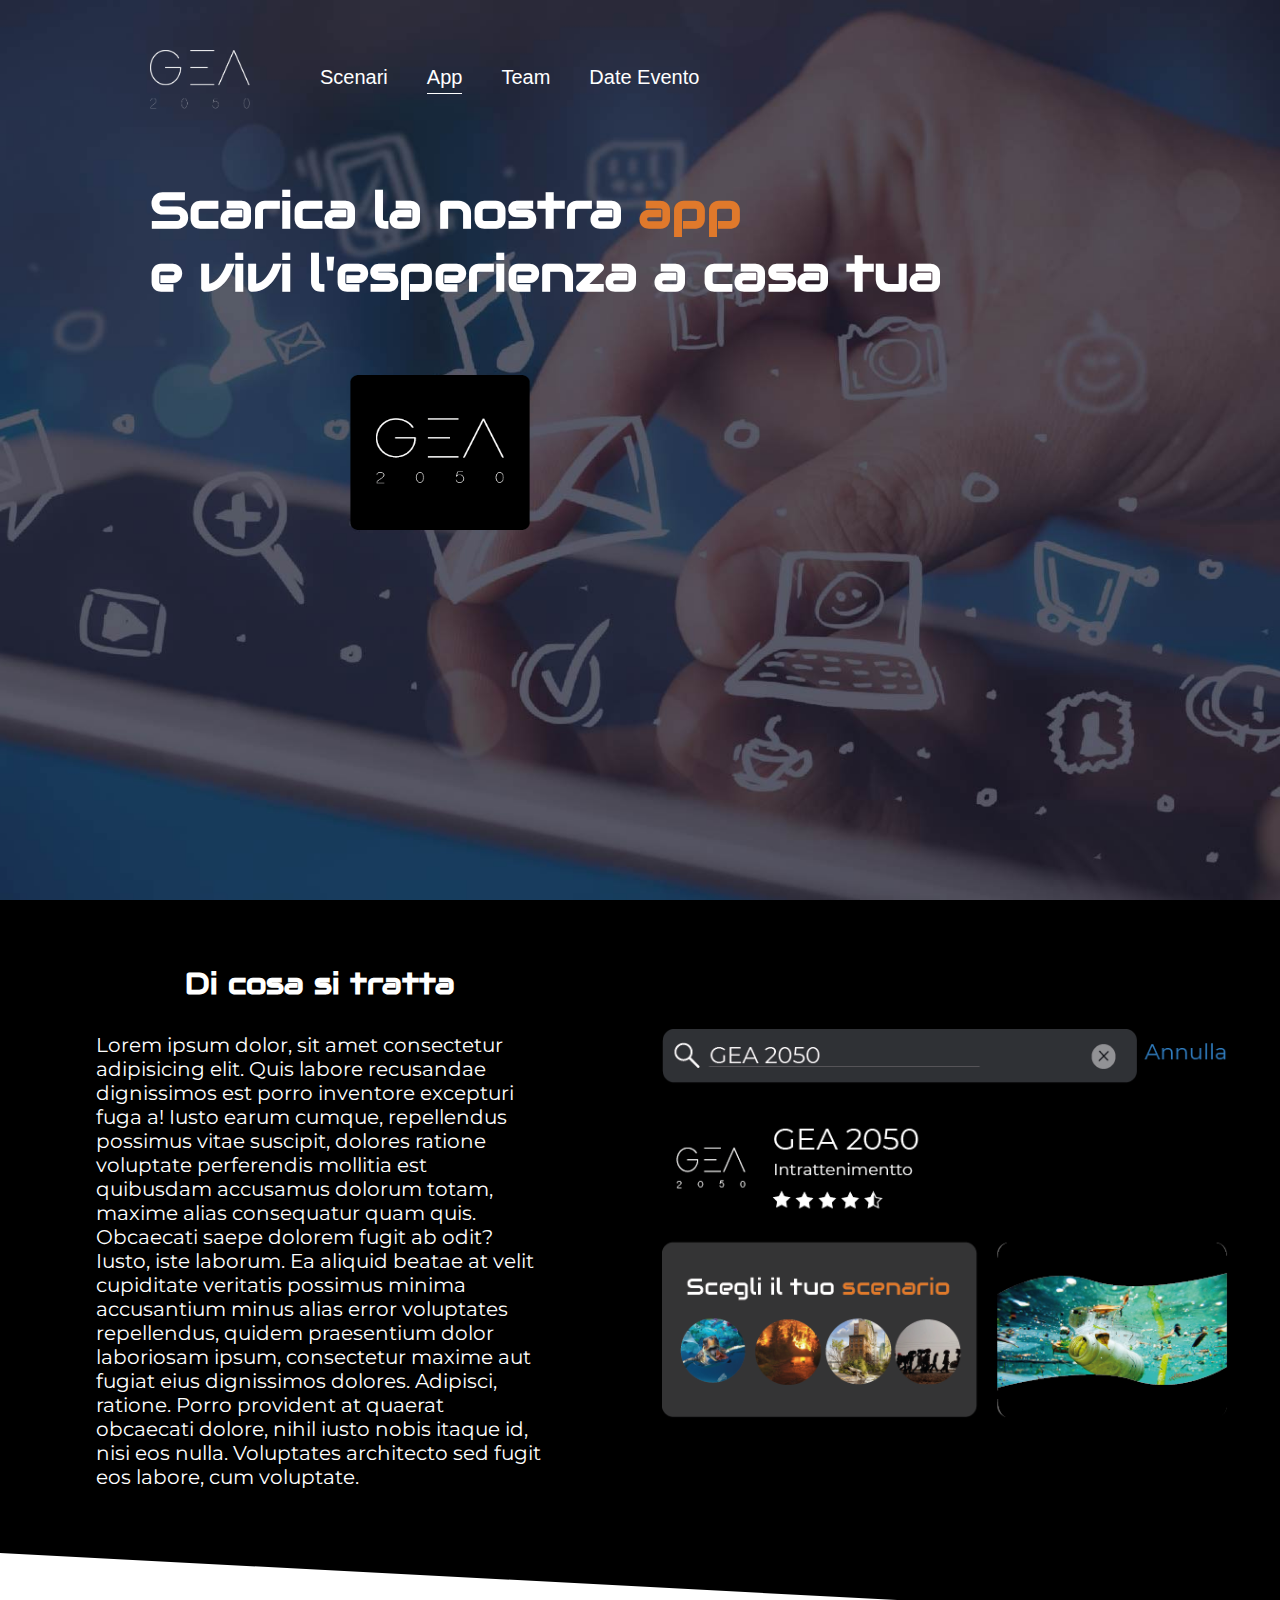
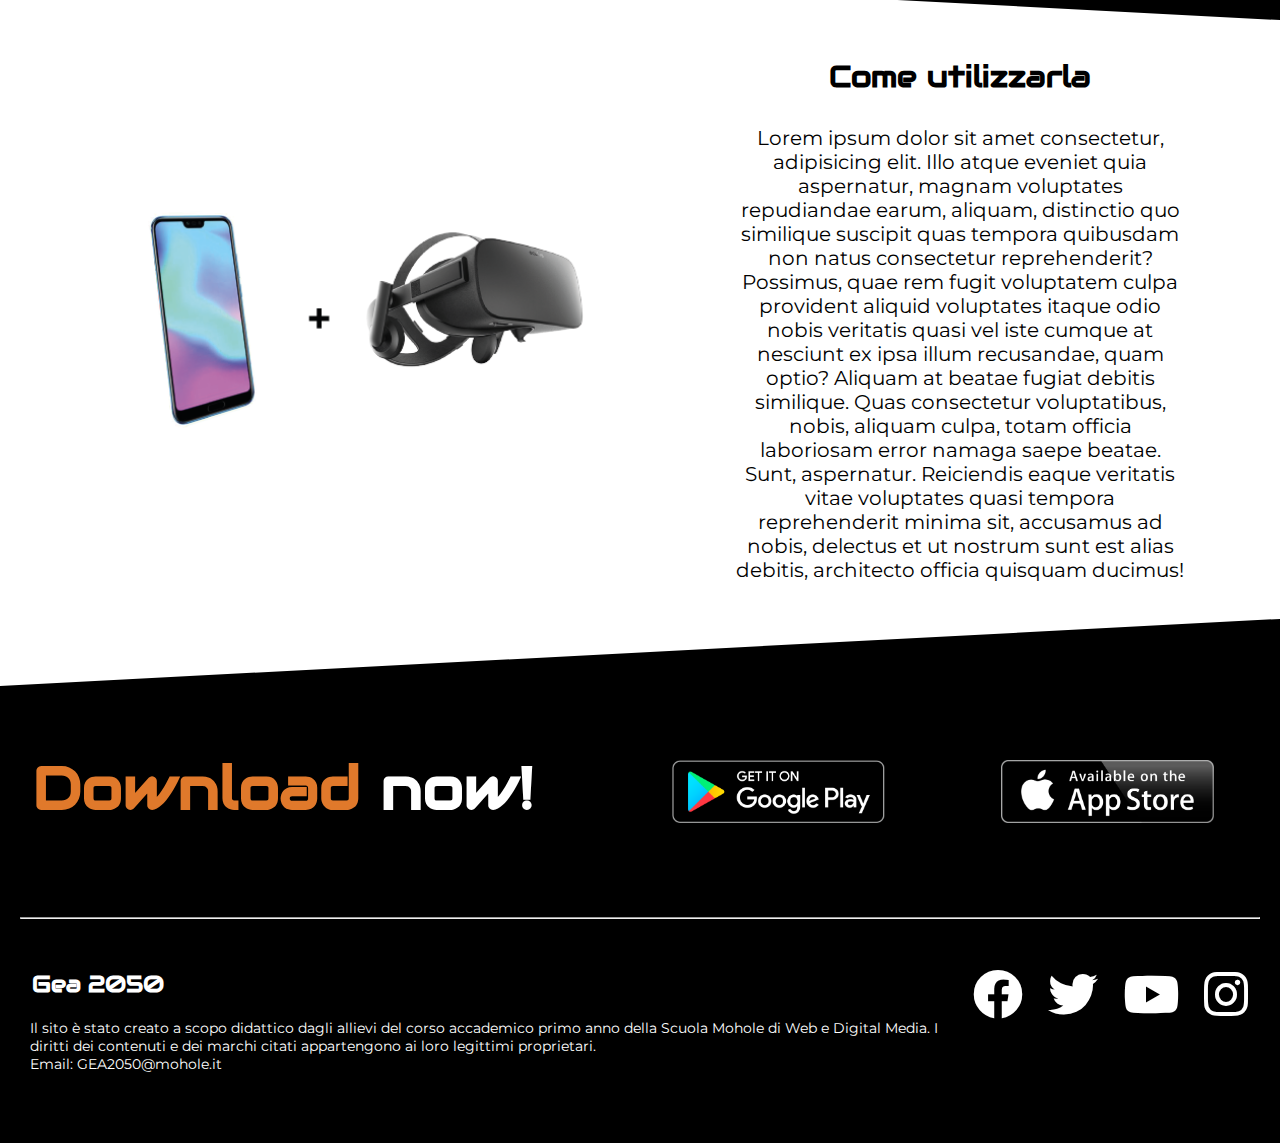
==== app.html @ 8167abed "Gea_2050 7/12/2019" ====
<!DOCTYPE html>
<html lang="it">
<head>
    <meta charset="UTF-8">
    <meta name="viewport" content="width=device-width, initial-scale=1.0">
    <meta http-equiv="X-UA-Compatible" content="ie=edge">
    <link href="https://fonts.googleapis.com/css?family=Audiowide|Montserrat:100,300,400,600&display=swap" rel="stylesheet">
    <link rel="stylesheet" href="Fontawesome/css/all.min.css">
    <title>GEA 2050</title>
    <link rel="stylesheet" href="style.css">
</head>
<body>
    <div id="aggio">
        <header id="app"> 
            <div class="navbar">   
                <img>
                    <a href="index.html"><img class="logo" src="img/logo.png" alt="GEA2050" width="220" height="auto"> </a>
                </img>
                <nav>
                    <ul>
                        <li><a href="scenari.html">Scenari</a></li>
                        <li><a href="app.html"><span class="scheda_selezionata">App</span></a></li>
                        <li><a href="team.html"> Team</a></li>
                        <li><a href="calendario.html">Date Evento</span></a></li>
                    </ul>
                </nav>
            </div>
                   
                <div class="testi-header"><h1> Scarica la nostra <span style="color:#E0792B;">app</span> <br> e vivi l'esperienza a casa tua</h1>
                    </div>
                <!-- <article> -->
                
                <div class="colonna">
                        <img class="img15 dwheader" src="img/app_GEA.png" alt="Logo" height="155" width="180" >
                </div>
                <div> 
                        <img class="img5" src="img/googleplay.png" alt="Google play" height="63" width="213">
                        <img class="img6"src="img/appstore.png" alt="App store" height="63" width="213">
                </div>
            
            <!-- </article> -->
        </header>
        
        <div class="main">
            <main class="black">
                    <article class="paragrafo">
                        <h2>Di cosa si tratta</h2>
                        <p>Lorem ipsum dolor, sit amet consectetur adipisicing elit. Quis labore recusandae dignissimos est porro inventore excepturi fuga a! Iusto earum cumque, repellendus possimus vitae suscipit, dolores ratione voluptate perferendis mollitia est quibusdam accusamus dolorum totam, maxime alias consequatur quam quis. Obcaecati saepe dolorem fugit ab odit? Iusto, iste laborum. Ea aliquid beatae at velit cupiditate veritatis possimus minima accusantium minus alias error voluptates repellendus, quidem praesentium dolor laboriosam ipsum, consectetur maxime aut fugiat eius dignissimos dolores. Adipisci, ratione. Porro provident at quaerat obcaecati dolore, nihil iusto nobis itaque id, nisi eos nulla. Voluptates architecto sed fugit eos labore, cum voluptate.</p>
                    </article>
                    <article>
                        <div>
                                <img src="img/app_store.png" alt="Immagine" >
                        </div>
                    </article>
            </main>
        </div>
            <section class="white">
                <article>
                        <img src="img/occhiali_telefono.png" width="600" height="222">
                </article>

                <article class="paragrafo">
                        <h2>Come utilizzarla</h2>
                        <p>Lorem ipsum dolor sit amet consectetur, adipisicing elit. Illo atque eveniet quia aspernatur, magnam voluptates repudiandae earum, aliquam, distinctio quo similique suscipit quas tempora quibusdam non natus consectetur reprehenderit? Possimus, quae rem fugit voluptatem culpa provident aliquid voluptates itaque odio nobis veritatis quasi vel iste cumque at nesciunt ex ipsa illum recusandae, quam optio? Aliquam at beatae fugiat debitis similique. Quas consectetur voluptatibus, nobis, aliquam culpa, totam officia laboriosam error namaga saepe beatae. Sunt, aspernatur. Reiciendis eaque veritatis vitae voluptates quasi tempora reprehenderit minima sit, accusamus ad nobis, delectus et ut nostrum sunt est alias debitis, architecto officia quisquam ducimus!</p>
                </article>
            </section>

            <section class="white black paragrafo content">
                    <div class="now">
                        <h2 class="download" ><span style="color:#E0792B;">Download</span> now!</h2>
                    </div>         
                    <div class="store">
                            <img class="img5" src="img/googleplay.png" alt="Google play" height="63" width="213" >
                            <img src="img/appstore.png" alt="App store" height="63" width="213">
                    </div>
            </section>
                <div class="wide">
                    <hr>
                </div>
        <footer>
                <div>
                    <h3 style="color:#fff;">Gea 2050</h3>
                    <p>Il sito è stato creato a scopo didattico dagli allievi del corso accademico primo anno della Scuola Mohole di Web e Digital Media. I diritti dei contenuti e dei marchi citati appartengono ai loro legittimi proprietari.<br>
                    Email: <a href="#">GEA2050@mohole.it</a></p>
                </div>
                <div>
                    <div class="menu_social">
                        <a href="#" title="facebook" target="_blank">
                            <span class="fab fa-facebook"></span>
                        </a>
                        <a href="#" title="twitter" target="_blank">
                            <span class="fab fa-twitter"></span>
                        </a>
                        <a href="#" title="youtube" target="_blank">
                                <span class="fab fa-youtube"></span>
                        </a>
                        <a href="#" title="instagram" target="_blank">
                            <span class="fab fa-instagram"></span>
                        </a>
                    </div>
                </div>
        </footer>
</div>
</body>
    </html>
---- style.css ----
*{
    margin: 0px;
    padding: 0px;
}
a{
    text-decoration: none;
}
html{
    scroll-behavior: smooth;
}
main article img{
    width: 95%;
    height: auto;
    overflow: hidden;
}
body{
    font-size: 20px;
    font-family: 'Montserrat', sans-serif;
}
h1,
h2,
h3
{
    font-family:'Audiowide', sans-serif;
}
header{
    width: 100%;
    height: 100vh;
}

.testi-header + a 
{
    text-decoration: none;
}

#home h1 {
    font-size: 5rem;
    padding-top: 150px;
}

.white {
    font-size: 20px;
    display: flex;
    flex-wrap: wrap;
    padding: 40px 0px;
}

/* distanza dai bordi */
header img{
    padding: 50px;
}
.download :hover{
    color: #E0792B;
}

/* menù di navigazione */
nav li{
    display: inline-block; 
    list-style: none; 
    font-size: 20px;
    text-transform: capitalize;
    margin-left: 20px;
    padding: 65px 0 0 0;
}

nav a{
    color: #fff;
    text-decoration: none;
    font-family: 'Montserrat Light', sans-serif;
}

nav a:hover{
   color:#E0792B;
}

.testi-header {
    display: flex;
    flex-direction: column;
    margin-left: 150px;
    color: #fff;
}

.logo{
    width: 100px;
    height: auto; 
}

/* div contenente logo e menù */
.navbar{
    display: flex;
    flex-direction: row;
    color: #fff;
    font-size: 72px;
    align-content: center;
}

/* seconda fascia */
main{
    display: flex;
    /* AGGIUNGERE padding: 50px 0px; CON MEDIAQUERY */
    
}
.bottone{
    background-color: #d1d1d1;
    width: 20%;
    height: auto;
}

/* divide in due articoli la fascia */
article {
    width: 50%;
    height: auto;
    display: flex;
    flex-direction: column;
    justify-content: center;
    align-items: center;
    z-index: 1;
}

.linea_vert {
    width: 3px;
    height: 280px;
    background-color: #fff;
    opacity: .5;
    align-self: flex-end;
    border-top-left-radius: 14%;
    border-top-right-radius: 14%;
}

.linea_oriz {
    width: 150px;
    height: 1px;
    background-color: #fff;
    margin: 25px 0px 35px 0px;
}

article h3 {
    align-self: center;
}

/* id da utilizzare per ogni fascia nera all'interno del sito */
.black {
    background-color: #000;
    color: white;
    position: relative;
    width: 100%;
    height: 600px;
}

.black::after {
    position: absolute;
    width: 100%;
    height: 100%;
    content: '';
    background: inherit;
    top: 0;
    right: 0;
    bottom: 0;
    left: 0;
    transform-origin: top left;
    transform: skewY(3deg);
}
.nero{
    background-color: #000;
    color: white;
    position: relative;
    width: 100%;
    height: 600px;
    font-size: 20px;
    display: flex;
    flex-wrap: wrap;
    padding: 40px 0px;
}

.white + .black::after {
    position: absolute;
    width: 100%;
    height: 100%;
    content: '';
    background: inherit;
    top: 0;
    right: 0;
    bottom: 0;
    left: 0;
    transform-origin: bottom left;
    transform: skewY(-3deg);
}

.white + .black::before {
    position: absolute;
    width: 100%;
    height: 100%;
    content: '';
    background: inherit;
    top: 0;
    right: 0;
    bottom: 0;
    left: 0;
    transform-origin: top left;
    transform: skewY(3deg);
}

article p {
    width: 70%;
    padding-top: 30px;
    font-size: 20px;
}

h2{
    font-size: 30px;
}
article a{
    color: #000;  
}

/* div per il titolo fuori da section */
.title {
    text-align: center;
    padding: 50px;
    width: 100%;
}

.subtitle {
    text-align: center;
    width: 50%;
}

/* sottotitoli terza fascia */
section h3{
    text-align: center;
    padding-bottom: 50px;
}

section p{
    text-align: center;
}

/* colore nero al footer */
.wide{
    background-color: #000;
    padding: 20px;
}

/* testo nel footer */
footer p{
    color: #fff;
    padding: 10px;
    font-size: 14px;
}

footer {
    display: flex;
    padding: 30px 20px 60px;
    background-color: black;
}

.menu_social {
    display: flex;
    width: 300px;
    justify-content: space-around;
    color: #fff;
}

.menu_social span {
    font-size: 50px;
}

footer h3 {
    margin-bottom: 10px;
    padding-left: 12px;
}

footer a {
    color: #fff;
    text-decoration: none;
}

footer a:hover {
    color: #E0792B;
}

/* §§§§§§  QUI INIZIA IL CSS DELLA HOME -HOME- §§§§§§§ */
#home{
    background: url(img/home.png) no-repeat center center;
    background-size: cover;
}
n
#home .testi-header {
    padding-top: 50px;
}
#banner{
    min-height: 400px;
    color: black;
    background-position: bottom;
    background-size: cover;
    background-attachment: fixed;
    display: flex;
    justify-content: center;
    font-size: 40px;
    align-items: center;
    text-align: center;
    color: white;
    padding: 0 10px;
    text-shadow: 1px 1px 10px black;
    display: block;
}
.banner1{
    background-image: url(img/banner_home.jpg);
}
.banner2{
    background-image: url(img/banner_home2.jpg);
}
#banner h2{
    padding-top: 200px;
    font-size: 3rem;
}
#banner p{
    font-size: 1.5rem;
    padding-top: 10PX;
}
@media(max-width:900px){
    header img{
        padding:50px 0px 0px 25px;
    }
    .testi-header{
        margin-left: 25px;
        padding-top: 60px;
    }
    #home h1{
        font-size: 2.5rem;
        padding-left:25px;
    }
    main{
        padding-top:40px;
        flex-direction: column-reverse;
        justify-content: center;
        align-items: center;
    }

    .black{
        height: auto;
    }
    .white{
        flex-direction: column;
    }
    footer{
        flex-direction: column-reverse;

    }
    .menu_social{
        width: 100%;
    }
    .subtitle{
        text-align: center;
        width: 100%;
    }
    .h3dekstop{
        display: none;
    }
    #scenari h1{
        font-size: 2.5rem;
    }

  }
@media(min-width:900px){
    .h3mobile{
        display: none;
    }
}
@media(max-width:550px){
    #home h1{
        font-size: 2rem;
    }
}



/* §§§§§§  QUI INIZIA IL CSS -SCENARI- §§§§§§§ */


#scenari header {
    background: url(img/scenari.jpg) no-repeat center center;
    background-size: cover;
}

.scheda_selezionata {
    border-bottom: #fff solid 1px;
    padding-bottom: 5px;
}

#scenari header p {
    color: #fff;
    width: 50%;
}

#scenari h1{
    color:white;
    font-size: 50px; 
}

#scenari #main img{
    width: 550px;
    height: auto;
    align-self: unset;
}

#scenari article {
    height: 600px;
}

.black .linea_oriz {
    width: 150px;
    height: 1px;
    background-color: #fff;
    margin: 25px 0px 35px 0px;
    align-self: flex-end;
}

#scenari .black article p {
    text-align: right;
}

#scenari .black .contenitore-interno {
    width: 67%;
    height: auto;
    display: flex;
    flex-direction: column;
    text-align: right;
}

#scenari .white .contenitore-interno {
    width: 67%;
    height: auto;
    display: flex;
    flex-direction: column;
    text-align: left;
}

#scenari .white article p {
    text-align: left;
    padding-top: 10px;
}

#scenari .contenitore-interno p {
    width: 100%;
}

#scenari #main .white {
    background-color: white;
}

#scenari .white .linea_oriz {
    width: 150px;
    height: 1px;
    background-color: #000;
    margin: 25px 0px 35px 0px;
    align-self: flex-start;
}

.fa-chevron-down {
    color: #fff;
    text-align: center;
    font-size: 40px;
    position: absolute;
    bottom: 8%;
    width: inherit;
}


/* §§§§§§  QUI INIZIA IL CSS -APP- §§§§§§§ */
#app{
    background: url(img/app.jpg) no-repeat center center;
    background-size: cover;
}

#app h1{
    color:white;
    font-size: 50px; 
}

#app .testi-header{
    flex-direction: row ;
}


#aggio .img6 {
    padding: 0px 0px 25px 50px;
}

#aggio  .img5{
    padding-left: 150px;
}
#aggio .img15{

    padding: 70px 0px 350px 350px;
    
}


.paragrafo{
    padding-top: 5%;
    padding-bottom: 5%;
}

.download{
    font-size: 60px;
}
.downloadimg{
    flex-direction: row-reverse;
    /* justify-content: space-between; */
    padding-right:10px;

}


.content {
    -ms-box-orient: horizontal;
    display: -webkit-box;
    display: -moz-box;
    display: -ms-flexbox;
    display: -moz-flex;
    display: -webkit-flex;
    display: flex;
    font-size: 30px;
      
    -webkit-justify-content: space-around;
    justify-content: space-around;
    -webkit-flex-flow: row wrap;
    flex-flow: row wrap;
    -webkit-align-items: stretch;
    align-items: stretch;
  }
  
  .now {
    flex-grow: 3;
    padding-left: 33px;
  
  }
  

  @media(max-width:1000px){
    .content{
      flex-direction: column;
      
    }
    .store{
        padding-left: 65px;
    }
     article{
        width:100%;
        flex-direction: column-reverse;
    } 
  }
.colonna{
    display: flex;
    flex-direction: column;
}

.now {
    z-index: 2;
}
 .store {
     flex-grow: 2;
     z-index: 2;
     display: flex;
     flex-direction: row;
     justify-content: space-evenly;
 }

 #aggio .black {
     height: auto;
 }

 .hrbyaggio {
     z-index: 2;
 }

 #aggio .white + .black::before {
    position: absolute;
    width: 100%;
    height: 100%;
    content: '';
    background: inherit;
    top: 0;
    right: 0;
    bottom: 0;
    left: 0;
    transform: none;
    transform-origin: none;
}

#aggio .store img{
    padding: 10px 50px;
}

@media(max-width:1000px){
    .content{
      flex-direction: column;
      
    }
    .store{
        padding-left: 65px;
    }
     article{
        width:100%;
        flex-direction: column;
    } 
    
  }
  #calendario header {
    background: url(img/calendario.jpg) no-repeat center center;
    background-size: cover;
}
#calendario header h1 {
    font-size: 50px;
    padding-top: 70px;
}
#calendario header p {
    color: #fff;
    width: 50%;
}
article .calendario{
    width: 33.33%;
    height: auto;
    display: flex;
    flex-direction: column;
    justify-content: center;
    align-items: center;
    text-align: center;
}
.calendario img{
    padding-top: 30px;
    width: 70%;
    height: auto;
    justify-content: center;
    align-items: center;
    align-self: auto;
}
.calendario h3{
   padding-top: 30px;
}
.calendario p{
    padding-bottom: 50px;
}
/* Chi siamo */

#chisiamo header {
    background: url(img/contatti.jpg) no-repeat center center;
    background-size: cover;
}
#chisiamo header p {
    color: #fff;
    width: 50%;
}
.team{
    overflow: hidden;
    text-align: center;
    background-color: black;
    padding: 60px;
}
#chisiamo .team h2{
    margin-bottom: 60px;
    color:white;
    font-size:40px;
}
#chisiamo .row{
    display: flex;
}
#chisiamo .column {
    justify-content: center;
    text-align: center;
}
#chisiamo .column > a{
    color: white;
    font-size: 32px;
    padding: 10px;
    /* border-radius: 50%; */
}
#chisiamo .column>a:hover{
    background: #E0792B;
}
#chisiamo .bordo{
    display:block;
    margin:auto;
    width: 260px;
    height: 3px;
    background: #fff;
    margin-bottom: 40px;
    margin-top: -40px;
}
#chisiamo .bordodescrizione{
    display:block;
    margin:auto;
    width: 260px;
    height: 3px;
    background: #fff;
    margin-bottom: 10px;
    margin-top: 20px;
}

#chisiamo .persona img{
    width: 16%;
    filter: grayscale(100%);
    transition: 0.7s all;
}
#chisiamo .persona > img:hover{
    filter: none;
}
#chisiamo h3{
    color: white;
    margin-bottom: 25px;
}
#chisiamo .column>p{
    /* Non riesco a spostare il p se non mettendogli un margin a sinistra.. DA VEDERE(?) */
    margin: 10px 0 0 160px;
    justify-content: center;
}
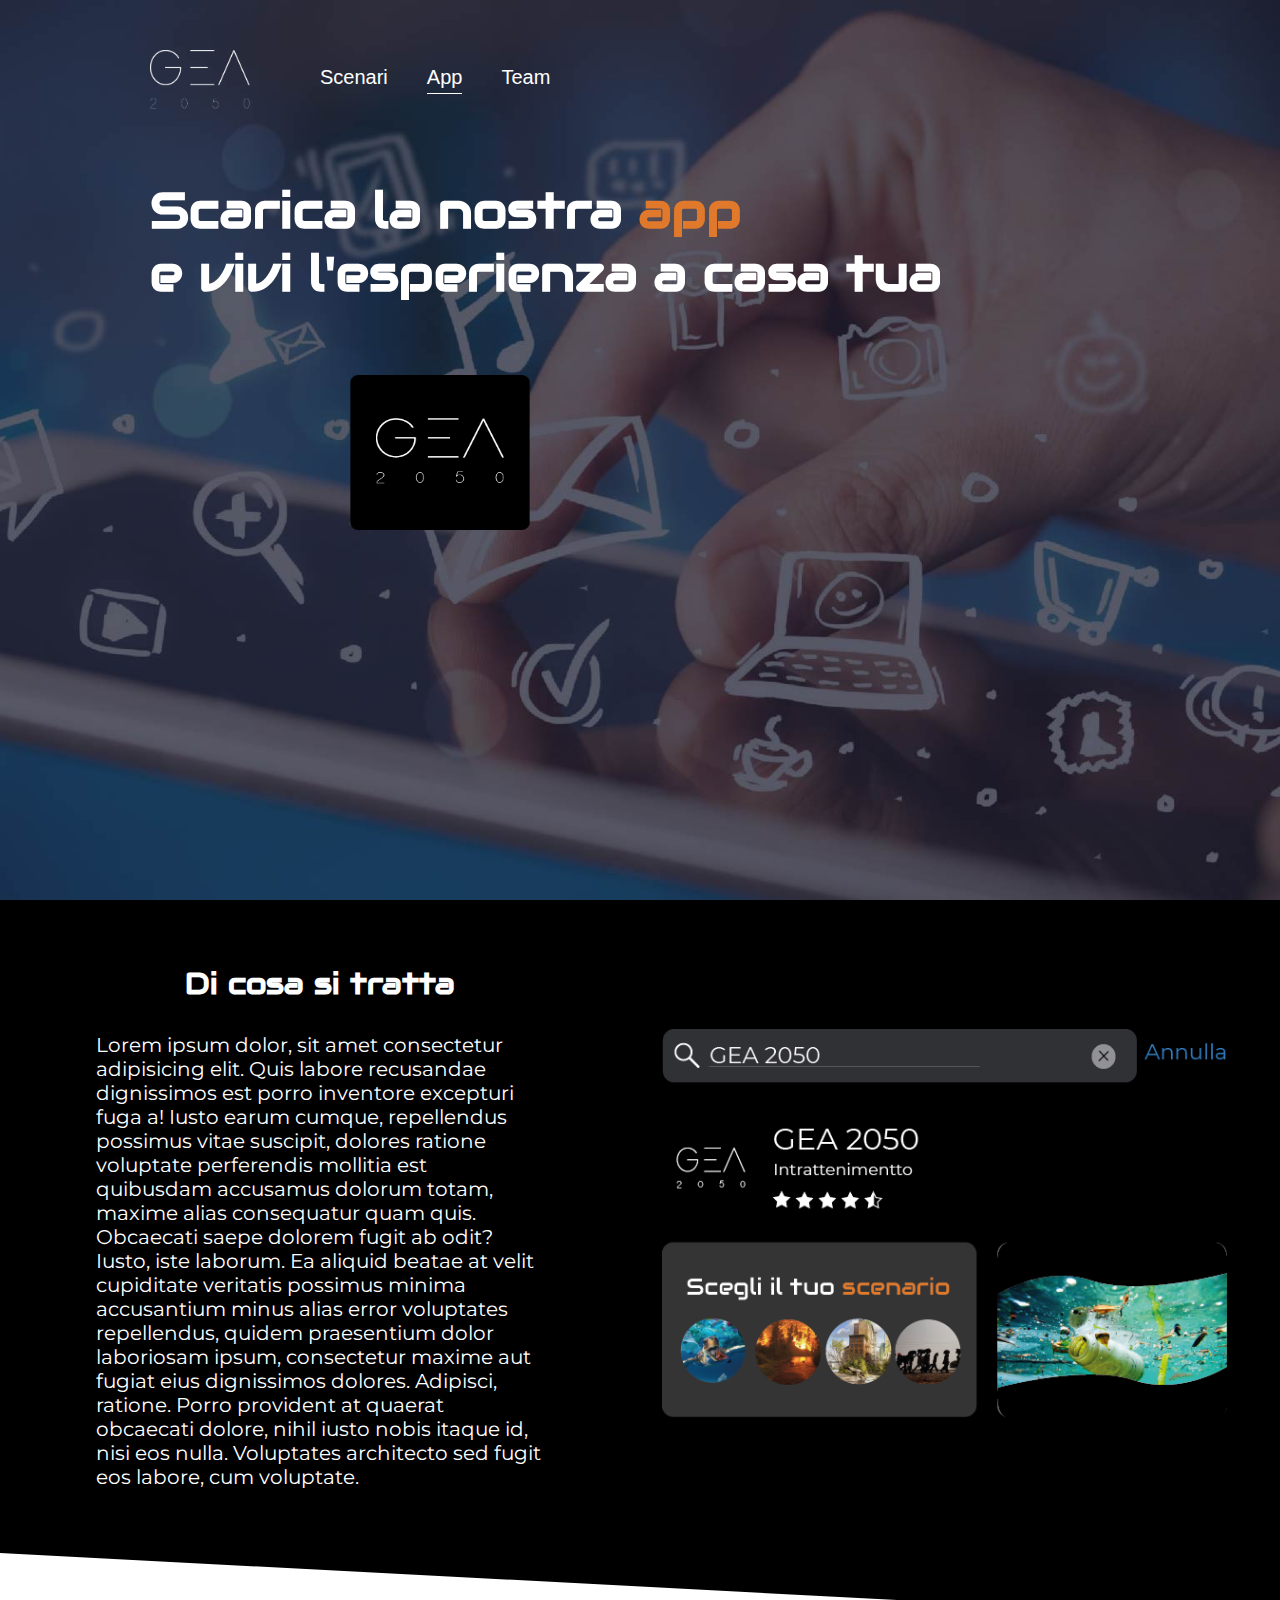
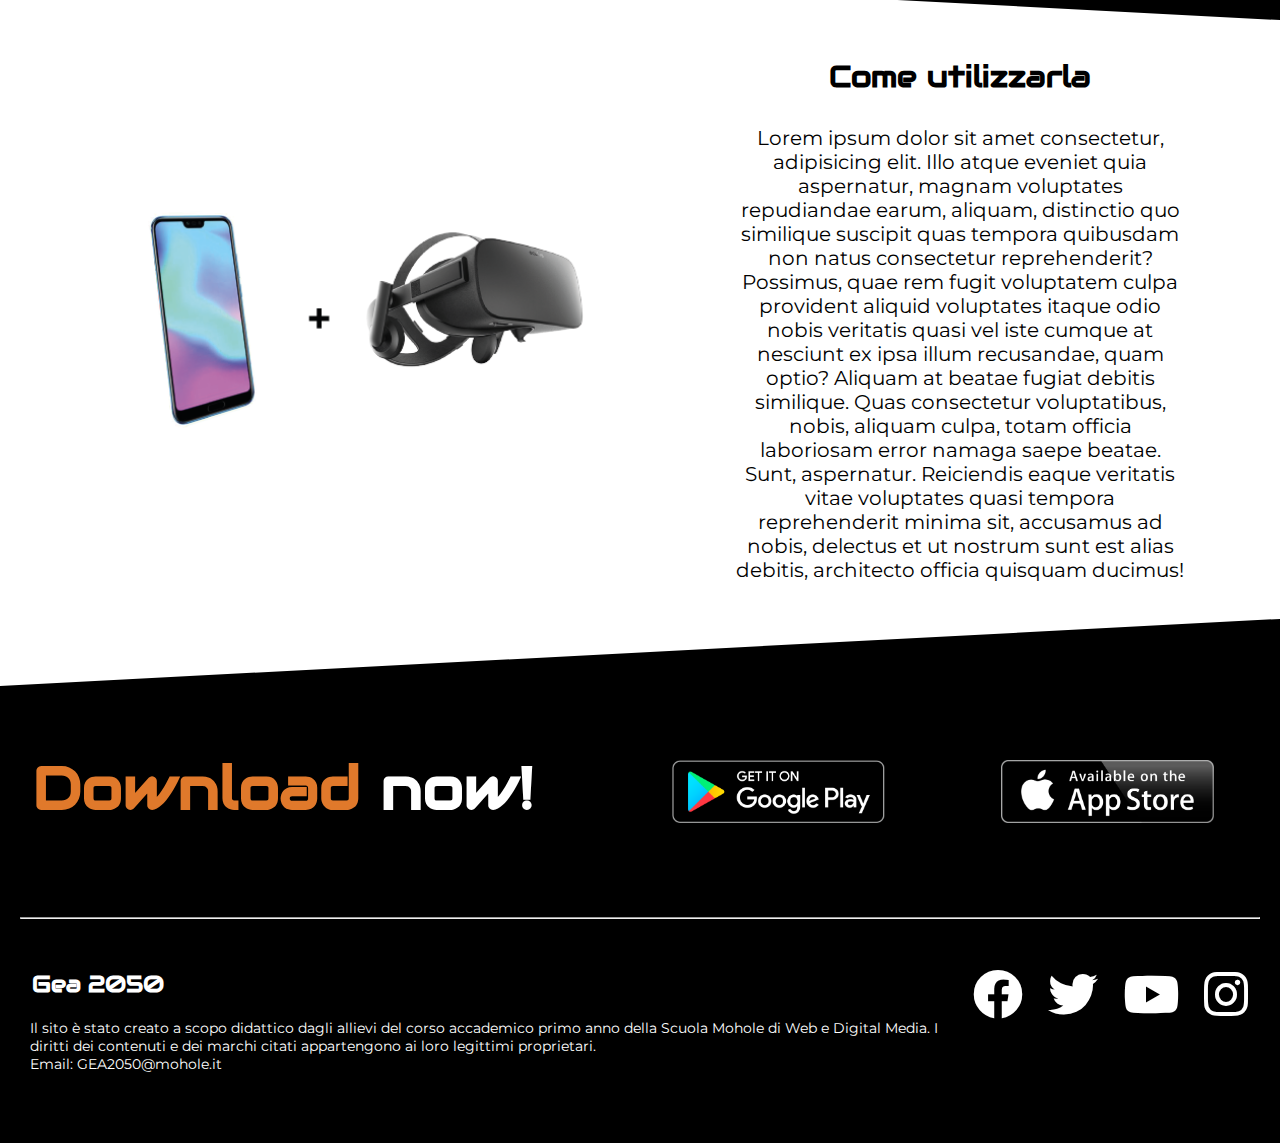
==== commit cb808984: "Quasi finito" ====
--- a/app.html
+++ b/app.html
@@ -21,7 +21,7 @@
                         <li><a href="scenari.html">Scenari</a></li>
                         <li><a href="app.html"><span class="scheda_selezionata">App</span></a></li>
                         <li><a href="team.html"> Team</a></li>
-                        <li><a href="calendario.html">Date Evento</span></a></li>
+                        <!-- <li><a href="calendario.html">Date Evento</span></a></li> -->
                     </ul>
                 </nav>
             </div>
--- a/style.css
+++ b/style.css
@@ -2,6 +2,7 @@
     margin: 0px;
     padding: 0px;
 }
+
 a{
     text-decoration: none;
 }
@@ -34,8 +35,8 @@
 }
 
 #home h1 {
-    font-size: 5rem;
-    padding-top: 150px;
+    font-size: 2.7rem;
+    padding-top: 80px;
 }
 
 .white {
@@ -85,9 +86,15 @@
     height: auto; 
 }
 
+.div-bottone {
+    text-align: center;
+    padding: 40px 0;
+}
+
 /* div contenente logo e menù */
 .navbar{
     display: flex;
+    flex-wrap: wrap;
     flex-direction: row;
     color: #fff;
     font-size: 72px;
@@ -100,10 +107,44 @@
     /* AGGIUNGERE padding: 50px 0px; CON MEDIAQUERY */
     
 }
+
 .bottone{
-    background-color: #d1d1d1;
-    width: 20%;
-    height: auto;
+    font-family:'Audiowide', sans-serif;
+    border: 2.5px solid #E0792B;
+    color: #fff;
+    background: none;
+    padding: 10px 20px;
+    font-size: 25px;
+    transition: 0.8s;
+    position: relative;
+    overflow: hidden;
+    cursor: pointer;
+}
+
+/* .bottone a{
+    color: #fff;
+} */
+
+.bottone:hover {
+    color: #E0792B;
+}
+
+.bottone:hover::before {
+    height: 0%;
+}
+
+.bottone::before {
+    position: absolute;
+    color: #E0792B;
+    content: "";
+    left: 0;
+    bottom: 0;
+    width: 100%;
+    height: 180%;
+    background: #E0792B;
+    z-index: -1;
+    transition: 0.8s;
+    border-radius: 50% 50% 0 0;
 }
 
 /* divide in due articoli la fascia */
@@ -235,6 +276,10 @@
     text-align: center;
 }
 
+section article {
+    z-index: 4;
+}
+
 /* colore nero al footer */
 .wide{
     background-color: #000;
@@ -308,7 +353,7 @@
     background-image: url(img/banner_home.jpg);
 }
 .banner2{
-    background-image: url(img/banner_home2.jpg);
+    background-image: url(img/banner_home3.jpg);
 }
 #banner h2{
     padding-top: 200px;
@@ -370,6 +415,51 @@
 @media(max-width:550px){
     #home h1{
         font-size: 2rem;
+        margin-top: 30px;
+        padding-top: 0px;
+        line-height: 1.6;
+    }
+
+    h2 {
+        font-size: 27px;
+        text-align: center;
+        padding: 20px 0;
+    }
+
+    article p {
+        width: 88%;
+        padding: 0;
+        padding-bottom: 70px;
+        text-align: center;
+    }
+
+    #banner h2 {
+        text-align: center;
+        padding: 70px 0;
+        }
+
+    #banner p {
+        display: none;
+    }
+    
+
+    .title {
+        width: auto;
+    }
+
+    article img {
+        width: inherit;
+    }
+
+    nav li {
+        padding: 0;
+        max-width: min-content;
+        font-size: small;
+    }
+
+    .navbar {
+       display: flex;
+       justify-content: space-between;
     }
 }
 
@@ -399,9 +489,17 @@
 }
 
 #scenari #main img{
-    width: 550px;
+    width: 520px;
     height: auto;
     align-self: unset;
+}
+
+#scenari .black {
+    background-color: #121212;
+}
+
+#scenari .black img {
+    width: 450px !important;
 }
 
 #scenari article {
@@ -466,6 +564,70 @@
     width: inherit;
 }
 
+@media(max-width:550px){
+
+.logo {
+    padding: 20px 10px;
+    width: 60px;
+    height: auto;
+    display: block;
+    align-self: ;
+}
+
+.navbar {
+    justify-content: unset;
+}
+
+ul {
+    display: flex;
+    justify-content: space-evenly;
+}
+
+ul li {
+    display: block;
+    font-size: 20px;
+    font-weight: 800;
+    padding-top: 12px;
+}
+
+.scheda_selezionata {
+    padding-bottom: 0;
+}
+
+.fa-chevron-down {
+    bottom: 3%;
+}
+
+#scenari .black img, #scenari .white img {
+    width: 340px !important;
+}
+
+#scenari header {
+    height: 100vh;
+    padding-bottom: 40px;
+}
+
+#scenari article {
+    height: auto;
+    padding-bottom: 35px;
+}
+
+#scenari h1 {
+    font-size: 30px;
+    padding-top: 25px;
+}
+
+
+#scenari .testi-header {
+    padding-top: 15px;
+}
+
+#scenari header p {
+    width: 90%;
+    font-size: 18px;
+}
+
+}
 
 /* §§§§§§  QUI INIZIA IL CSS -APP- §§§§§§§ */
 #app{
@@ -606,8 +768,8 @@
         flex-direction: column;
     } 
     
-  }
-  #calendario header {
+}
+  /* #calendario header {
     background: url(img/calendario.jpg) no-repeat center center;
     background-size: cover;
 }
@@ -641,18 +803,21 @@
 }
 .calendario p{
     padding-bottom: 50px;
-}
+} */
+
 /* Chi siamo */
 
 #chisiamo header {
-    background: url(img/contatti.jpg) no-repeat center center;
-    background-size: cover;
-}
-#chisiamo header p {
+    background: url(img/contatti.png) no-repeat center center;
+    /* background-size: cover; */
+}
+#chisiamo header h5 {
     color: #fff;
     width: 50%;
-}
-.team{
+    margin-bottom: 270px;
+}
+
+#chisiamo .team{
     overflow: hidden;
     text-align: center;
     background-color: black;
@@ -674,7 +839,6 @@
     color: white;
     font-size: 32px;
     padding: 10px;
-    /* border-radius: 50%; */
 }
 #chisiamo .column>a:hover{
     background: #E0792B;
@@ -697,22 +861,71 @@
     margin-bottom: 10px;
     margin-top: 20px;
 }
-
-#chisiamo .persona img{
-    width: 16%;
-    filter: grayscale(100%);
-    transition: 0.7s all;
-}
-#chisiamo .persona > img:hover{
-    filter: none;
-}
 #chisiamo h3{
     color: white;
     margin-bottom: 25px;
 }
-#chisiamo .column>p{
-    /* Non riesco a spostare il p se non mettendogli un margin a sinistra.. DA VEDERE(?) */
-    margin: 10px 0 0 160px;
+#chisiamo h4{
+    text-align:center;
+}
+#chisiamo .row{
+    flex-wrap: wrap;
     justify-content: center;
 }
-
+#chisiamo .card{
+    flex-direction: column;
+    text-align: center;
+    background-color: rgb(128, 94, 67);
+    padding: 10px 50px;
+    justify-content: center;
+    height: 50%;
+    width: 30%;
+    border-radius: 15px;
+    margin:45px;
+}
+
+#chisiamo .card{
+    filter: grayscale(100%);
+    transition: 0.7s all;
+}
+#chisiamo .card:hover{
+    filter: none;
+    transition: 0.7s all;
+}
+@media all and (max-width:575px){
+    #chisiamo .card{
+        width: 80%;
+    }
+    #chisiamo header h5 {
+        text-align: center;
+        width: 100%;
+        margin-bottom: 100px;
+    }
+}
+@media all and (max-width:1000px)
+{
+    #chisiamo .card{
+        width: 80%;
+    }
+    #chisiamo header h5 {
+        text-align: left;
+        width: 100%;
+        margin-bottom: 100px;
+    }
+}
+@media all and (min-width:1000px){
+    #chisiamo .card{
+        width: 30%;
+    }
+    #chisiamo header h5 {
+        text-align: left;
+        margin-bottom: 200px;
+    }
+}
+
+
+
+
+
+/* filter: grayscale(100%);
+    transition: 0.7s all; */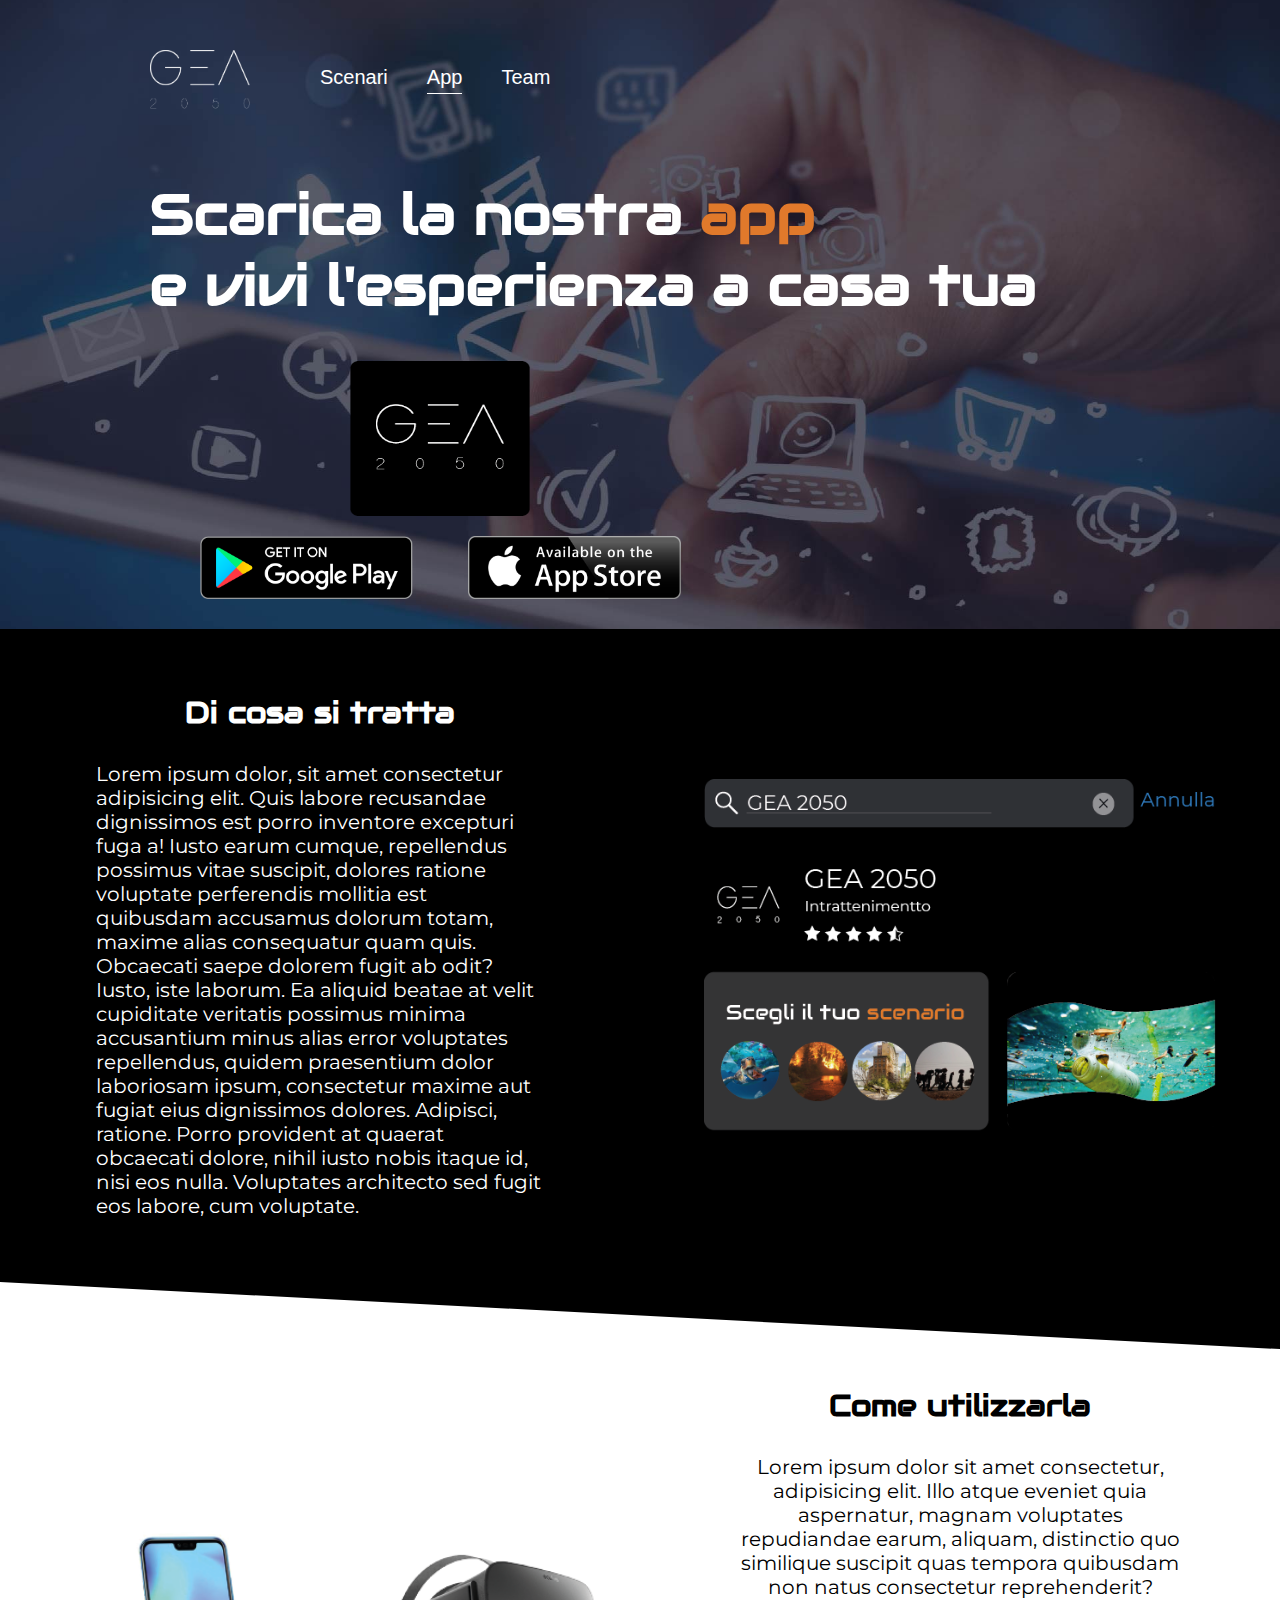
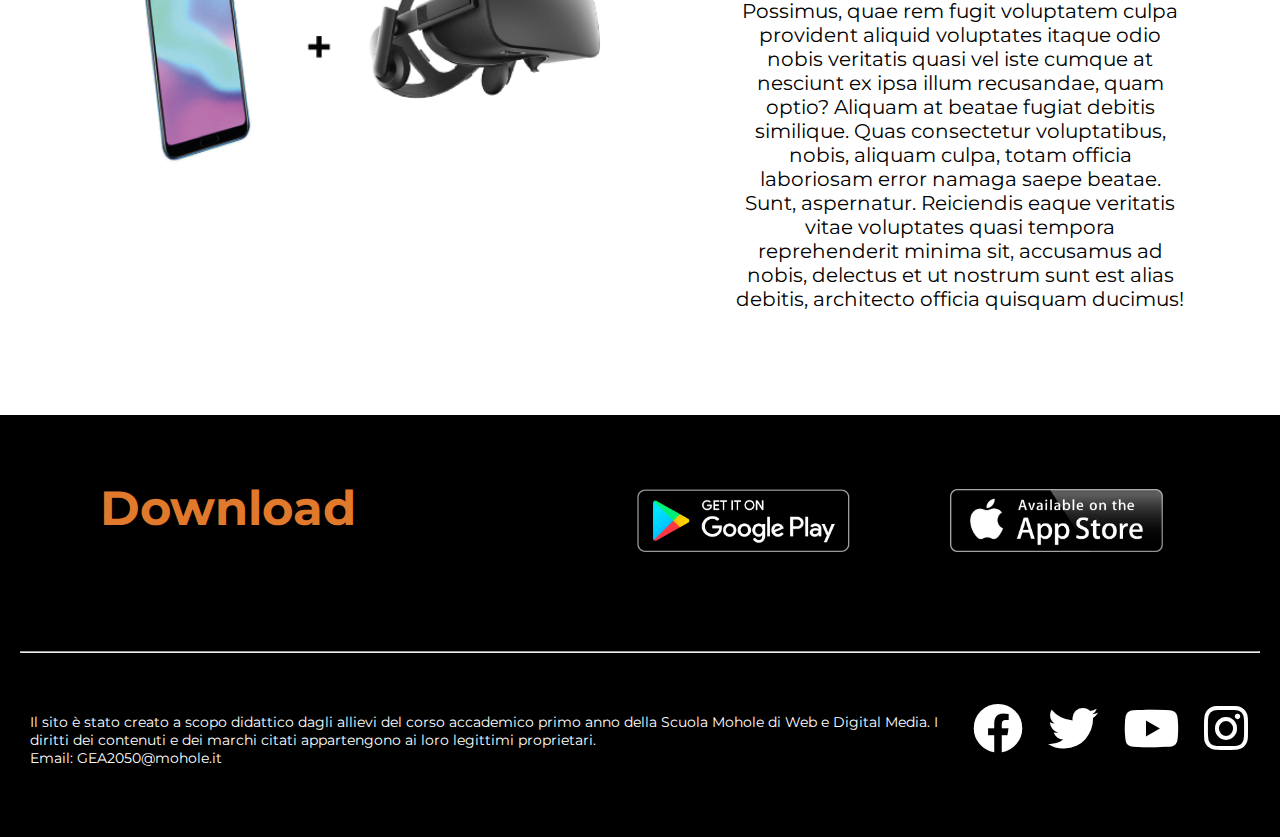
==== commit 45b89a32: "IS the finish line" ====
--- a/app.html
+++ b/app.html
@@ -20,24 +20,22 @@
                     <ul>
                         <li><a href="scenari.html">Scenari</a></li>
                         <li><a href="app.html"><span class="scheda_selezionata">App</span></a></li>
-                        <li><a href="team.html"> Team</a></li>
-                        <!-- <li><a href="calendario.html">Date Evento</span></a></li> -->
+                        <li><a href="team.html"> Team </a> </li>
                     </ul>
                 </nav>
             </div>
                    
-                <div class="testi-header"><h1> Scarica la nostra <span style="color:#E0792B;">app</span> <br> e vivi l'esperienza a casa tua</h1>
-                    </div>
+                <div class="testi-header"><h1> Scarica la nostra <span style="color:#E0792B;">app</span> <br> e vivi l'esperienza a casa tua</h1></div>
                 <!-- <article> -->
-                
+             <div class="spazio">  
                 <div class="colonna">
-                        <img class="img15 dwheader" src="img/app_GEA.png" alt="Logo" height="155" width="180" >
+                        <img class="img15" src="img/app_GEA.png" alt="Logo"  >
                 </div>
-                <div> 
-                        <img class="img5" src="img/googleplay.png" alt="Google play" height="63" width="213">
-                        <img class="img6"src="img/appstore.png" alt="App store" height="63" width="213">
+                <div class="insalata"> 
+                    <a href="https://play.google.com/store"><img class="img5" src="img/googleplay.png" alt="Google play"></a>
+                    <a href="https://www.apple.com/it/ios/app-store/"><img src="img/appstore.png" alt="App store"></a>      
                 </div>
-            
+            </div>   
             <!-- </article> -->
         </header>
         
@@ -48,30 +46,33 @@
                         <p>Lorem ipsum dolor, sit amet consectetur adipisicing elit. Quis labore recusandae dignissimos est porro inventore excepturi fuga a! Iusto earum cumque, repellendus possimus vitae suscipit, dolores ratione voluptate perferendis mollitia est quibusdam accusamus dolorum totam, maxime alias consequatur quam quis. Obcaecati saepe dolorem fugit ab odit? Iusto, iste laborum. Ea aliquid beatae at velit cupiditate veritatis possimus minima accusantium minus alias error voluptates repellendus, quidem praesentium dolor laboriosam ipsum, consectetur maxime aut fugiat eius dignissimos dolores. Adipisci, ratione. Porro provident at quaerat obcaecati dolore, nihil iusto nobis itaque id, nisi eos nulla. Voluptates architecto sed fugit eos labore, cum voluptate.</p>
                     </article>
                     <article>
-                        <div>
+
                                 <img src="img/app_store.png" alt="Immagine" >
-                        </div>
+
                     </article>
             </main>
         </div>
+        <div class="occhiali">
             <section class="white">
+                    
                 <article>
-                        <img src="img/occhiali_telefono.png" width="600" height="222">
+                        <img src="img/occhiali_telefono.png" >
                 </article>
-
+                
                 <article class="paragrafo">
                         <h2>Come utilizzarla</h2>
                         <p>Lorem ipsum dolor sit amet consectetur, adipisicing elit. Illo atque eveniet quia aspernatur, magnam voluptates repudiandae earum, aliquam, distinctio quo similique suscipit quas tempora quibusdam non natus consectetur reprehenderit? Possimus, quae rem fugit voluptatem culpa provident aliquid voluptates itaque odio nobis veritatis quasi vel iste cumque at nesciunt ex ipsa illum recusandae, quam optio? Aliquam at beatae fugiat debitis similique. Quas consectetur voluptatibus, nobis, aliquam culpa, totam officia laboriosam error namaga saepe beatae. Sunt, aspernatur. Reiciendis eaque veritatis vitae voluptates quasi tempora reprehenderit minima sit, accusamus ad nobis, delectus et ut nostrum sunt est alias debitis, architecto officia quisquam ducimus!</p>
                 </article>
-            </section>
-
-            <section class="white black paragrafo content">
+            
+            </section> 
+        </div>
+            <section class="white wide paragrafo">
                     <div class="now">
-                        <h2 class="download" ><span style="color:#E0792B;">Download</span> now!</h2>
+                        <h4> <span style="color:#E0792B;">Download</span> now!</h4>
                     </div>         
                     <div class="store">
-                            <img class="img5" src="img/googleplay.png" alt="Google play" height="63" width="213" >
-                            <img src="img/appstore.png" alt="App store" height="63" width="213">
+                        <a href="https://play.google.com/store"><img class="img5" src="img/googleplay.png" alt="Google play" ></a>
+                        <a href="https://www.apple.com/it/ios/app-store/"><img src="img/appstore.png" alt="App store"></a>      
                     </div>
             </section>
                 <div class="wide">
@@ -79,7 +80,6 @@
                 </div>
         <footer>
                 <div>
-                    <h3 style="color:#fff;">Gea 2050</h3>
                     <p>Il sito è stato creato a scopo didattico dagli allievi del corso accademico primo anno della Scuola Mohole di Web e Digital Media. I diritti dei contenuti e dei marchi citati appartengono ai loro legittimi proprietari.<br>
                     Email: <a href="#">GEA2050@mohole.it</a></p>
                 </div>
@@ -102,4 +102,4 @@
         </footer>
 </div>
 </body>
-    </html>+    </html--- a/style.css
+++ b/style.css
@@ -35,7 +35,7 @@
 }
 
 #home h1 {
-    font-size: 2.7rem;
+    font-size: 3rem;
     padding-top: 80px;
 }
 
@@ -291,6 +291,7 @@
     color: #fff;
     padding: 10px;
     font-size: 14px;
+    text-align: left;
 }
 
 footer {
@@ -412,6 +413,7 @@
         display: none;
     }
 }
+
 @media(max-width:550px){
     #home h1{
         font-size: 2rem;
@@ -564,14 +566,79 @@
     width: inherit;
 }
 
-@media(max-width:550px){
+@media(max-width:400px) {
+    .fa-chevron-down {
+        display: none;
+    }
+
+    .navbar {
+        justify-content: unset;
+    }
+    
+    ul {
+        display: flex;
+        justify-content: space-evenly;
+    }
+
+    .logo {
+        padding: 10px 10px;
+        width: 60px;
+        height: auto;
+        display: block;
+    }
+
+    ul li {
+        display: block;
+        font-size: 16px;
+        font-weight: 800;
+        padding-top: 8px;
+    }
+
+    .scheda_selezionata {
+        padding-bottom: 0;
+    }
+    
+    .fa-chevron-down {
+        bottom: 3%;
+    }
+    
+    #scenari .black img, #scenari .white img {
+        width: 340px !important;
+    }
+    
+    #scenari header {
+        height: 100vh;
+        padding-bottom: 40px;
+    }
+    
+    #scenari article {
+        height: auto;
+        padding-bottom: 35px;
+    }
+    
+    #scenari h1 {
+        font-size: 30px;
+        padding-top: 25px;
+    }
+    
+    
+    #scenari .testi-header {
+        padding-top: 15px;
+    }
+    
+    #scenari header p {
+        width: 90%;
+        font-size: 16px;
+    }
+}
+
+@media(min-width:400) and (max-width:550px){
 
 .logo {
     padding: 20px 10px;
     width: 60px;
     height: auto;
     display: block;
-    align-self: ;
 }
 
 .navbar {
@@ -634,10 +701,12 @@
     background: url(img/app.jpg) no-repeat center center;
     background-size: cover;
 }
-
+#aggio header{
+    height:auto;
+}
 #app h1{
     color:white;
-    font-size: 50px; 
+    font-size: 3.5rem; 
 }
 
 #app .testi-header{
@@ -645,16 +714,29 @@
 }
 
 
-#aggio .img6 {
-    padding: 0px 0px 25px 50px;
-}
-
-#aggio  .img5{
-    padding-left: 150px;
+#aggio .spazio{
+    width: 100%;
+    padding-left:150px;
+}
+#aggio .colonna{
+    display: flex;
+    flex-direction: column;
+    padding:40px 0px;
+    padding-bottom:20px;
+}
+#aggio .insalata img {
+    padding:0px 0px 25px 50px;
+    height:63px;
+    width:213px;
+}
+
+#aggio .img5{
+    padding-left: 5%;
 }
 #aggio .img15{
-
-    padding: 70px 0px 350px 350px;
+    padding: 0px 200px;
+    height:155px;
+    width:180px;
     
 }
 
@@ -667,67 +749,29 @@
 .download{
     font-size: 60px;
 }
-.downloadimg{
-    flex-direction: row-reverse;
-    /* justify-content: space-between; */
-    padding-right:10px;
-
-}
-
-
-.content {
-    -ms-box-orient: horizontal;
-    display: -webkit-box;
-    display: -moz-box;
-    display: -ms-flexbox;
-    display: -moz-flex;
-    display: -webkit-flex;
-    display: flex;
-    font-size: 30px;
-      
-    -webkit-justify-content: space-around;
-    justify-content: space-around;
-    -webkit-flex-flow: row wrap;
-    flex-flow: row wrap;
-    -webkit-align-items: stretch;
-    align-items: stretch;
-  }
   
-  .now {
-    flex-grow: 3;
+h4{
+    font-size: 3rem;
+}
+.now {
+
+    flex-grow: 1;
     padding-left: 33px;
-  
-  }
-  
-
-  @media(max-width:1000px){
-    .content{
-      flex-direction: column;
-      
-    }
-    .store{
-        padding-left: 65px;
-    }
-     article{
-        width:100%;
-        flex-direction: column-reverse;
-    } 
-  }
-.colonna{
-    display: flex;
-    flex-direction: column;
-}
-
-.now {
+    display: flex;
     z-index: 2;
-}
- .store {
-     flex-grow: 2;
+    flex-direction: center;
+    justify-content: center;
+}
+.store {
+    flex-grow:1;
      z-index: 2;
      display: flex;
      flex-direction: row;
-     justify-content: space-evenly;
- }
+     justify-content:center;
+}
+
+
+
 
  #aggio .black {
      height: auto;
@@ -737,7 +781,51 @@
      z-index: 2;
  }
 
+
+
+#aggio .store img{
+    padding: 10px 50px;
+    height:42px;
+    width:140px;
+    height:63px;
+    width:213px;
+}
+
+
+ #aggio .black {
+     height: auto;
+ }
+#aggio article img{
+    width:80%;
+    height:auto;
+}
+#aggio .occhiali img{
+    width:100%;
+}
+ .hrbyaggio {
+     z-index: 2;
+ }
+
  #aggio .white + .black::before {
+    position: absolute;
+    width: 100%;
+    height: 100%;
+    content: '';
+    background: none;
+    top: 0;
+    right: 0;
+    bottom: 0;
+    left: 0;
+    transform: none;
+    transform-origin: none;
+}
+
+#aggio .store img{
+    padding: 10px 50px;
+
+}
+
+#aggio .white + .black::before {
     position: absolute;
     width: 100%;
     height: 100%;
@@ -750,71 +838,132 @@
     transform: none;
     transform-origin: none;
 }
-
-#aggio .store img{
-    padding: 10px 50px;
-}
-
-@media(max-width:1000px){
-    .content{
-      flex-direction: column;
-      
-    }
+@media(max-width:900px){
     .store{
-        padding-left: 65px;
-    }
-     article{
-        width:100%;
+    display:flex;
+        justify-content: space-around;
+
+    }
+    #app h1{
+        font-size: 2.5rem;
+    }
+    #aggio .spazio{
+        width: 100%;
+        padding-left: 25px;
+    }
+    #aggio article{
+        width: 100%;
+        
+    }
+    #aggio article img{
+        width:70%;
+        height:auto;
+    }
+    #aggio .occhiali img{
+        width:80%;
+    }
+    #aggio .media{
+        flex-direction: column-reverse;
+    }
+    #aggio main{
         flex-direction: column;
-    } 
-    
-}
-  /* #calendario header {
-    background: url(img/calendario.jpg) no-repeat center center;
-    background-size: cover;
-}
-#calendario header h1 {
-    font-size: 50px;
-    padding-top: 70px;
-}
-#calendario header p {
-    color: #fff;
-    width: 50%;
-}
-article .calendario{
-    width: 33.33%;
-    height: auto;
-    display: flex;
-    flex-direction: column;
-    justify-content: center;
-    align-items: center;
-    text-align: center;
-}
-.calendario img{
-    padding-top: 30px;
-    width: 70%;
-    height: auto;
-    justify-content: center;
-    align-items: center;
-    align-self: auto;
-}
-.calendario h3{
-   padding-top: 30px;
-}
-.calendario p{
-    padding-bottom: 50px;
-} */
-
+    }
+    #aggio .insalata img {
+        padding: 0px 0px 15px 50px;
+        height:42px;
+        width:140px;
+    }
+    
+    #aggio .img15{
+        padding-left: 155px;
+        padding-right:0px;
+        height:104px;
+        width:115px;
+        
+    }
+
+
+    #aggio .store img{
+        padding: 10px 50px;
+        height:52px;
+        width:175px;
+        }
+    #aggio .occhiali section{
+        display: flex;
+        flex-direction: column-reverse;
+    }
+    #aggio p{
+        font-size:1rem;
+        line-height: 20px;
+    }
+    #aggio main img{
+        padding-bottom: 20px;
+    }
+
+}
+
+@media(max-width:550px){
+    #app h1{
+        font-size: 2rem;
+    }
+
+    #aggio h2{
+        font-size:1.5rem;
+        line-height:15px;
+    }
+    #aggio p{
+        font-size:0.8rem;
+    }
+    #aggio h4{
+        font-size: 2rem;
+        
+    }
+
+    #aggio .spazio{
+        width: 100%;
+        padding-left: 25px;
+    }
+ 
+    #aggio .insalata img {
+        padding: 0px 0px 15px 20px;
+        height:42px;
+        width:140px;
+    }
+    
+    #aggio .img15{
+        padding-left: 115px;
+        padding-right:0px;
+        height:104px;
+        width:115px;
+        
+    }
+
+
+    #aggio h3{
+        font-size: 2rem;
+        padding-bottom:0px ;
+    }
+
+    #aggio .store img{
+        padding: 5px 25px;
+        height:42px;
+        width:120px;
+        }
+    #aggio .occhiali section{
+        display: flex;
+        flex-direction: column-reverse;
+    }
+
+}
 /* Chi siamo */
 
 #chisiamo header {
     background: url(img/contatti.png) no-repeat center center;
-    /* background-size: cover; */
-}
-#chisiamo header h5 {
-    color: #fff;
+    background-size: cover;
+}
+#chisiamo header p {
     width: 50%;
-    margin-bottom: 270px;
+    padding-bottom: 80px;
 }
 
 #chisiamo .team{
@@ -834,14 +983,6 @@
 #chisiamo .column {
     justify-content: center;
     text-align: center;
-}
-#chisiamo .column > a{
-    color: white;
-    font-size: 32px;
-    padding: 10px;
-}
-#chisiamo .column>a:hover{
-    background: #E0792B;
 }
 #chisiamo .bordo{
     display:block;
@@ -865,14 +1006,12 @@
     color: white;
     margin-bottom: 25px;
 }
-#chisiamo h4{
-    text-align:center;
-}
 #chisiamo .row{
     flex-wrap: wrap;
     justify-content: center;
 }
 #chisiamo .card{
+    display: flex;
     flex-direction: column;
     text-align: center;
     background-color: rgb(128, 94, 67);
@@ -882,6 +1021,20 @@
     width: 30%;
     border-radius: 15px;
     margin:45px;
+    align-items: center;
+}
+#chisiamo .social>a{
+    color: white;
+    font-size: 32px;
+    padding: 10px;
+}
+#chisiamo .social a:hover{
+    background: #E0792B;
+}
+
+#chisiamo .persona{
+    width: auto;
+    height: auto;
 }
 
 #chisiamo .card{
@@ -896,7 +1049,7 @@
     #chisiamo .card{
         width: 80%;
     }
-    #chisiamo header h5 {
+    #chisiamo header h4 {
         text-align: center;
         width: 100%;
         margin-bottom: 100px;
@@ -907,25 +1060,23 @@
     #chisiamo .card{
         width: 80%;
     }
-    #chisiamo header h5 {
+    #chisiamo header h4 {
         text-align: left;
         width: 100%;
-        margin-bottom: 100px;
+        margin-bottom: 60px;
     }
 }
 @media all and (min-width:1000px){
     #chisiamo .card{
         width: 30%;
     }
+    #chisiamo header h1 {
+        text-align: left;
+        margin-top: 150px;
+    }
     #chisiamo header h5 {
         text-align: left;
-        margin-bottom: 200px;
-    }
-}
-
-
-
-
-
-/* filter: grayscale(100%);
-    transition: 0.7s all; */+        padding-bottom: 100px;
+        width: 50%;
+    }
+}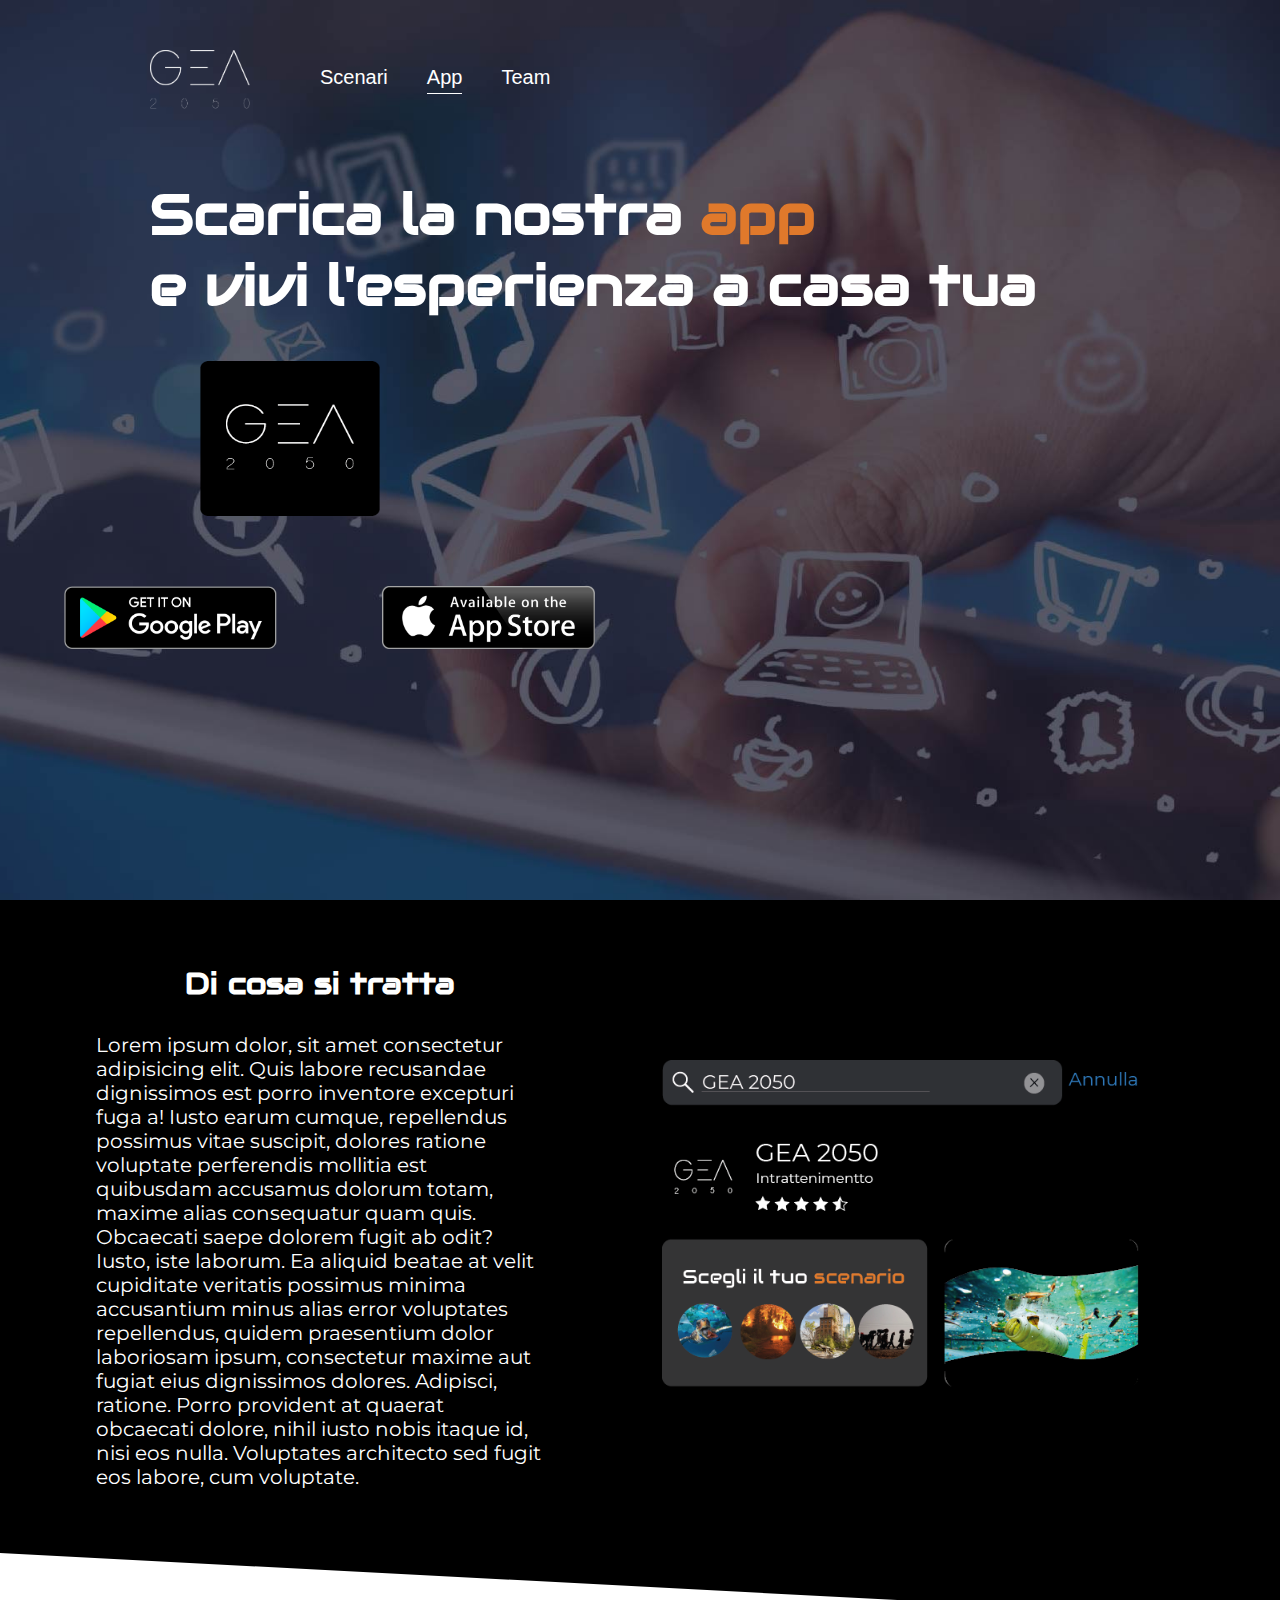
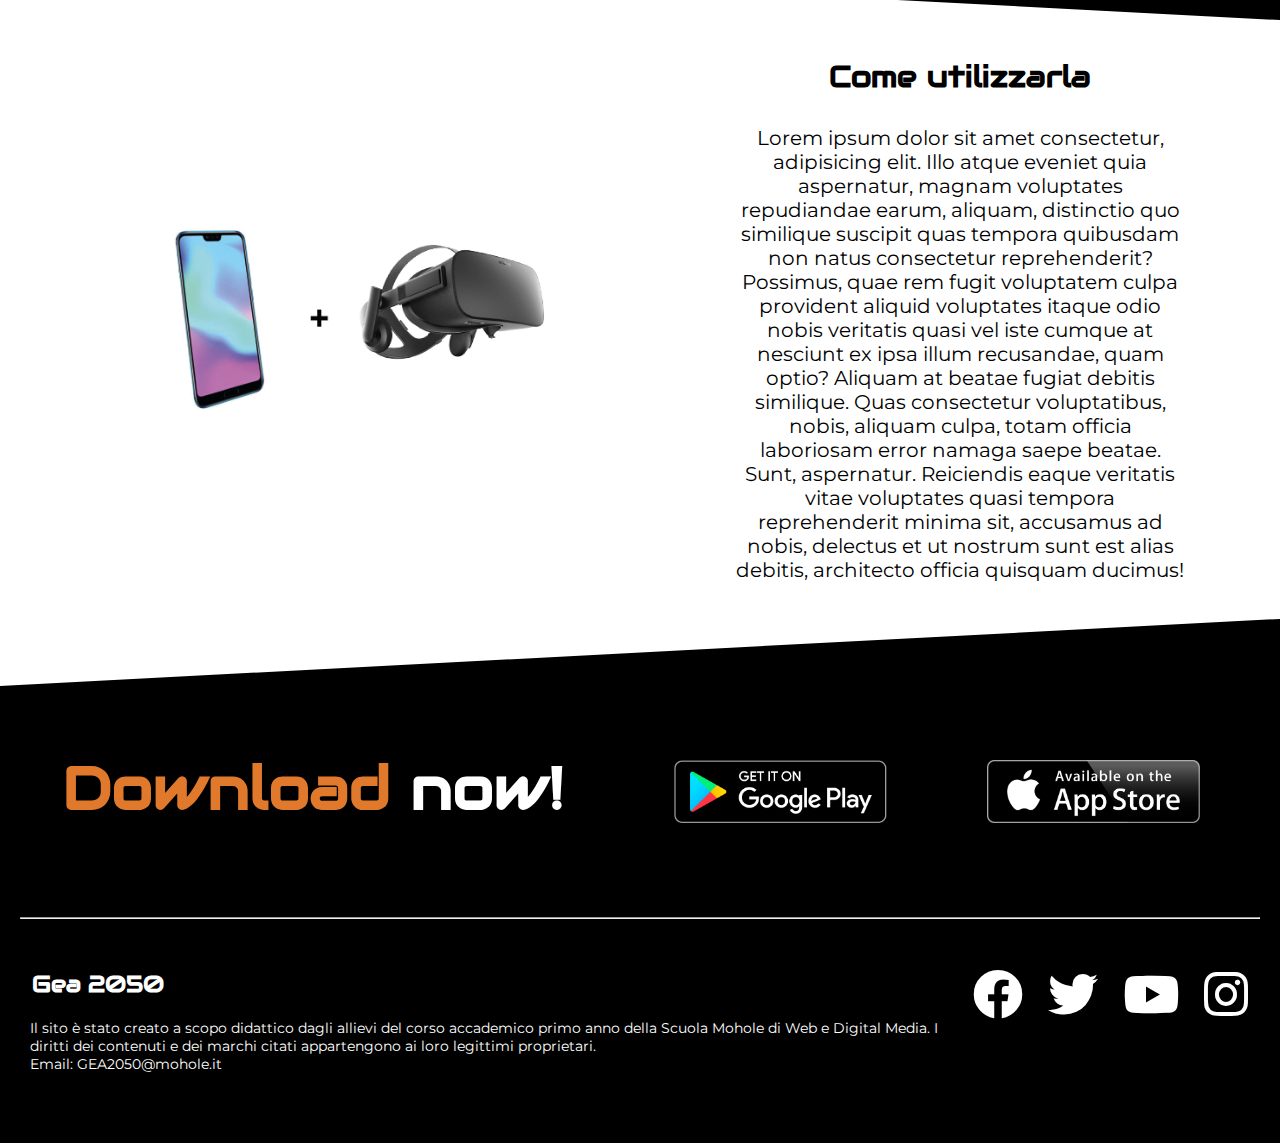
==== commit 6d448e4a: "Final site 13-dicembre" ====
--- a/app.html
+++ b/app.html
@@ -20,22 +20,23 @@
                     <ul>
                         <li><a href="scenari.html">Scenari</a></li>
                         <li><a href="app.html"><span class="scheda_selezionata">App</span></a></li>
-                        <li><a href="team.html"> Team </a> </li>
+                        <li><a href="team.html"> Team</a></li>
                     </ul>
                 </nav>
             </div>
                    
-                <div class="testi-header"><h1> Scarica la nostra <span style="color:#E0792B;">app</span> <br> e vivi l'esperienza a casa tua</h1></div>
+                <div class="testi-header"><h1> Scarica la nostra <span style="color:#E0792B;">app</span> <br> e vivi l'esperienza a casa tua</h1>
+                    </div>
                 <!-- <article> -->
-             <div class="spazio">  
+                
                 <div class="colonna">
-                        <img class="img15" src="img/app_GEA.png" alt="Logo"  >
+                        <img class="img15 dwheader" src="img/app_GEA.png" alt="Logo" height="155" width="180" >
                 </div>
-                <div class="insalata"> 
-                    <a href="https://play.google.com/store"><img class="img5" src="img/googleplay.png" alt="Google play"></a>
-                    <a href="https://www.apple.com/it/ios/app-store/"><img src="img/appstore.png" alt="App store"></a>      
+                <div> 
+                        <img class="img5" src="img/googleplay.png" alt="Google play" height="63" width="213">
+                        <img class="img6"src="img/appstore.png" alt="App store" height="63" width="213">
                 </div>
-            </div>   
+            
             <!-- </article> -->
         </header>
         
@@ -46,33 +47,30 @@
                         <p>Lorem ipsum dolor, sit amet consectetur adipisicing elit. Quis labore recusandae dignissimos est porro inventore excepturi fuga a! Iusto earum cumque, repellendus possimus vitae suscipit, dolores ratione voluptate perferendis mollitia est quibusdam accusamus dolorum totam, maxime alias consequatur quam quis. Obcaecati saepe dolorem fugit ab odit? Iusto, iste laborum. Ea aliquid beatae at velit cupiditate veritatis possimus minima accusantium minus alias error voluptates repellendus, quidem praesentium dolor laboriosam ipsum, consectetur maxime aut fugiat eius dignissimos dolores. Adipisci, ratione. Porro provident at quaerat obcaecati dolore, nihil iusto nobis itaque id, nisi eos nulla. Voluptates architecto sed fugit eos labore, cum voluptate.</p>
                     </article>
                     <article>
-
+                        <div>
                                 <img src="img/app_store.png" alt="Immagine" >
-
+                        </div>
                     </article>
             </main>
         </div>
-        <div class="occhiali">
             <section class="white">
-                    
                 <article>
-                        <img src="img/occhiali_telefono.png" >
+                        <img src="img/occhiali_telefono.png" width="600" height="222">
                 </article>
-                
+
                 <article class="paragrafo">
                         <h2>Come utilizzarla</h2>
                         <p>Lorem ipsum dolor sit amet consectetur, adipisicing elit. Illo atque eveniet quia aspernatur, magnam voluptates repudiandae earum, aliquam, distinctio quo similique suscipit quas tempora quibusdam non natus consectetur reprehenderit? Possimus, quae rem fugit voluptatem culpa provident aliquid voluptates itaque odio nobis veritatis quasi vel iste cumque at nesciunt ex ipsa illum recusandae, quam optio? Aliquam at beatae fugiat debitis similique. Quas consectetur voluptatibus, nobis, aliquam culpa, totam officia laboriosam error namaga saepe beatae. Sunt, aspernatur. Reiciendis eaque veritatis vitae voluptates quasi tempora reprehenderit minima sit, accusamus ad nobis, delectus et ut nostrum sunt est alias debitis, architecto officia quisquam ducimus!</p>
                 </article>
-            
-            </section> 
-        </div>
-            <section class="white wide paragrafo">
+            </section>
+
+            <section class="white black paragrafo content">
                     <div class="now">
-                        <h4> <span style="color:#E0792B;">Download</span> now!</h4>
+                        <h2 class="download" ><span style="color:#E0792B;">Download</span> now!</h2>
                     </div>         
                     <div class="store">
-                        <a href="https://play.google.com/store"><img class="img5" src="img/googleplay.png" alt="Google play" ></a>
-                        <a href="https://www.apple.com/it/ios/app-store/"><img src="img/appstore.png" alt="App store"></a>      
+                            <img class="img5" src="img/googleplay.png" alt="Google play" height="63" width="213" >
+                            <img src="img/appstore.png" alt="App store" height="63" width="213">
                     </div>
             </section>
                 <div class="wide">
@@ -80,6 +78,7 @@
                 </div>
         <footer>
                 <div>
+                    <h3 style="color:#fff;">Gea 2050</h3>
                     <p>Il sito è stato creato a scopo didattico dagli allievi del corso accademico primo anno della Scuola Mohole di Web e Digital Media. I diritti dei contenuti e dei marchi citati appartengono ai loro legittimi proprietari.<br>
                     Email: <a href="#">GEA2050@mohole.it</a></p>
                 </div>
@@ -102,4 +101,4 @@
         </footer>
 </div>
 </body>
-    </html+    </html>--- a/style.css
+++ b/style.css
@@ -35,7 +35,7 @@
 }
 
 #home h1 {
-    font-size: 3rem;
+    font-size: 2.7rem;
     padding-top: 80px;
 }
 
@@ -250,6 +250,7 @@
 h2{
     font-size: 30px;
 }
+
 article a{
     color: #000;  
 }
@@ -266,6 +267,72 @@
     width: 50%;
 }
 
+.testi-header button {
+    font-family: 'audiowide', Arial, Helvetica, sans-serif;
+    margin-left: 20%;
+    margin-top: 6%;
+    transform: translate(-50%, -50%);
+    background: none;
+    color: #fff;
+    width: 240px;
+    height: 50px;
+    border: #E0792B 1px solid;
+    cursor: pointer;
+    font-size: 20px;
+    border-radius: 4px;
+    transition: .6s;
+    overflow: hidden;
+}
+
+.testi-header button:focus {
+    outline: none;
+}
+
+.testi-header button:before {
+    content: '';
+    display: block;
+    position: absolute;
+    background: rgba(255, 255, 255, .5);
+    width: 60px;
+    height: 100%;
+    left: 0;
+    top: 0;
+    opacity: .5;
+    filter: blur(30px);
+    transform: translateX(-130px) skew(-15deg);
+}
+
+.testi-header button:after {
+    content: '';
+    display: block;
+    position: absolute;
+    background: rgba(255, 255, 255, .2);
+    width: 30px;
+    height: 100%;
+    left: 30px;
+    top: 0;
+    opacity: 0;
+    filter: blur(30px);
+    transform: translate(100px) scaleX() (-15deg);
+}
+
+.testi-header button:hover {
+    background: #E0792B;
+    cursor: pointer;
+}
+
+.testi-header button:hover:before {
+    transform: translateX(300px) skewX(-15deg);
+    opacity: .6;
+    transition: .7s;
+}
+
+.testi-header button:hover:after {
+    transform: translateX(300px) skewX(-15deg);
+    opacity: .6;
+    transition: .7s;
+}
+
 /* sottotitoli terza fascia */
 section h3{
     text-align: center;
@@ -291,7 +358,6 @@
     color: #fff;
     padding: 10px;
     font-size: 14px;
-    text-align: left;
 }
 
 footer {
@@ -364,7 +430,7 @@
     font-size: 1.5rem;
     padding-top: 10PX;
 }
-@media(max-width:900px){
+@media(max-width:800px){
     header img{
         padding:50px 0px 0px 25px;
     }
@@ -373,8 +439,9 @@
         padding-top: 60px;
     }
     #home h1{
-        font-size: 2.5rem;
+        font-size: 2.9rem;
         padding-left:25px;
+        padding-bottom: 30px;
     }
     main{
         padding-top:40px;
@@ -383,12 +450,36 @@
         align-items: center;
     }
 
+    .black article {
+        width: 100%;
+    }
+
+    article p {
+        width: 100%;
+        text-align: left;
+    }
+
+    .white article p {
+        width: 88%;
+        text-align: left;
+    }
+
+    #index h2 {
+        align-self: center;
+    }
+
     .black{
         height: auto;
     }
     .white{
         flex-direction: column;
-    }
+        max-width: 100%;
+    }
+
+    .white p {
+        padding-bottom: 0;
+    }
+
     footer{
         flex-direction: column-reverse;
 
@@ -410,6 +501,12 @@
   }
 @media(min-width:900px){
     .h3mobile{
+        display: none;
+    }
+}
+
+@media (max-height: 684px) {
+    .fa-chevron-down {
         display: none;
     }
 }
@@ -422,22 +519,46 @@
         line-height: 1.6;
     }
 
+    #scenari .black article .contenitore-interno {
+        width: 88%;
+    }
+
+    #scenari .white article .contenitore-interno {
+        width: 88%;
+    }
+
     h2 {
         font-size: 27px;
         text-align: center;
         padding: 20px 0;
     }
 
-    article p {
+    .black article p {
         width: 88%;
         padding: 0;
         padding-bottom: 70px;
-        text-align: center;
-    }
+        text-align: left;
+    }
+
+    .white article {
+        width: 100%;
+        text-align: left;
+        align-self: center;
+    }
+
+    .testi-header button {
+        align-self: center;
+        margin-top: 50px;
+        background: #E0792B;
+        margin-left: 50%;
+    }
+
+
 
     #banner h2 {
         text-align: center;
         padding: 70px 0;
+        overflow: hidden;
         }
 
     #banner p {
@@ -449,8 +570,9 @@
         width: auto;
     }
 
-    article img {
-        width: inherit;
+    .white article img {
+        width: 80%;
+        padding-bottom: 30px;
     }
 
     nav li {
@@ -630,6 +752,11 @@
         width: 90%;
         font-size: 16px;
     }
+
+    #scenari header p {
+        color: #fff;
+        width: 90%;
+    }
 }
 
 @media(min-width:400) and (max-width:550px){
@@ -702,7 +829,7 @@
     background-size: cover;
 }
 #aggio header{
-    height:auto;
+    height:100vh;
 }
 #app h1{
     color:white;
@@ -838,6 +965,7 @@
     transform: none;
     transform-origin: none;
 }
+
 @media(max-width:900px){
     .store{
     display:flex;
@@ -955,128 +1083,138 @@
     }
 
 }
-/* Chi siamo */
+
+
+/* §§§§§§§§§§ CHI SIAMO §§§§§§§§§§§ */
 
 #chisiamo header {
     background: url(img/contatti.png) no-repeat center center;
     background-size: cover;
 }
-#chisiamo header p {
+#chisiamo .container{
+    width: 80%;
+    margin: 0 auto;
+}
+
+#chisiamo .nav-team{
+    display: flex;
+    padding-top: 50px;
+    padding-bottom: 50px;
+}
+
+#chisiamo .logo2{
+    padding: 0;
+    width: 100px;
+    padding-right: 30px;
+}
+
+#chisiamo .nav{
+    display: flex;
+    align-items: center;
+    height: 40px;
+}
+#chisiamo .nav li{
+padding: 0;
+}
+#chisiamo .titolazzo{
+    justify-content: center;
+    color: white;
+    
+}
+#chisiamo .bordo{
     width: 50%;
-    padding-bottom: 80px;
-}
-
+    height: 2px;
+    background-color: #fff;
+    margin: 25px 0px;
+}
+#chisiamo .metà{
+    width: 50%;
+}
+@media (max-width: 750px){
+    #chisiamo .metà{
+    width: 100%;
+        }
+}
+#chisiamo p{
+    /* text-align: center; */
+    justify-content: center;
+    color: white;
+    padding-bottom: 25px;
+}
+@media (min-width: 575px){
+    #chisiamo p, .titolazzo {
+        text-align: left;
+    }
+}
 #chisiamo .team{
-    overflow: hidden;
+    background-color: black;
+    color: white;
+    padding: 15px;
     text-align: center;
-    background-color: black;
-    padding: 60px;
-}
-#chisiamo .team h2{
-    margin-bottom: 60px;
-    color:white;
-    font-size:40px;
-}
-#chisiamo .row{
-    display: flex;
-}
-#chisiamo .column {
-    justify-content: center;
-    text-align: center;
-}
-#chisiamo .bordo{
-    display:block;
-    margin:auto;
-    width: 260px;
-    height: 3px;
-    background: #fff;
-    margin-bottom: 40px;
-    margin-top: -40px;
-}
-#chisiamo .bordodescrizione{
-    display:block;
-    margin:auto;
-    width: 260px;
-    height: 3px;
-    background: #fff;
-    margin-bottom: 10px;
-    margin-top: 20px;
-}
-#chisiamo h3{
+}
+#chisiamo .titolazzo{
     color: white;
-    margin-bottom: 25px;
-}
-#chisiamo .row{
-    flex-wrap: wrap;
-    justify-content: center;
 }
 #chisiamo .card{
-    display: flex;
-    flex-direction: column;
     text-align: center;
     background-color: rgb(128, 94, 67);
-    padding: 10px 50px;
+    padding: 15px 15px;
     justify-content: center;
-    height: 50%;
-    width: 30%;
     border-radius: 15px;
-    margin:45px;
     align-items: center;
+    margin: 10px;
+    filter: grayscale(100%);
+}
+@media (max-width: 575px){
+    #chisiamo .card{
+        margin: 10px 10px 30px 10px;
+    }
+}
+#chisiamo .bordazzo{
+    width: 90%;
+    height: 2px;
+    background-color: #fff;
+    margin: 25px;
+}
+@media all and (min-width:750px){
+    #chisiamo .team{
+        display: flex;
+        flex-wrap: wrap;
+        justify-content: center;
+    }
+    #chisiamo .card{
+        width: 40%;
+    }
+   
+}
+    
+#chisiamo .card:hover{
+    filter: none;
+}
+
+#chisiamo .card h3{
+    color: white;
+}
+#chisiamo .card>img{
+    margin-bottom: -25px;
+    width: auto;
+}
+#chisiamo .card p{
+    color: white;
+    text-align: center;
+    padding: 0 25px;
 }
 #chisiamo .social>a{
     color: white;
     font-size: 32px;
-    padding: 10px;
-}
-#chisiamo .social a:hover{
-    background: #E0792B;
-}
-
-#chisiamo .persona{
-    width: auto;
-    height: auto;
-}
-
-#chisiamo .card{
+    padding: 0 15px;
     filter: grayscale(100%);
-    transition: 0.7s all;
-}
-#chisiamo .card:hover{
-    filter: none;
-    transition: 0.7s all;
-}
-@media all and (max-width:575px){
-    #chisiamo .card{
-        width: 80%;
-    }
-    #chisiamo header h4 {
-        text-align: center;
-        width: 100%;
-        margin-bottom: 100px;
-    }
-}
-@media all and (max-width:1000px)
-{
-    #chisiamo .card{
-        width: 80%;
-    }
-    #chisiamo header h4 {
-        text-align: left;
-        width: 100%;
-        margin-bottom: 60px;
-    }
-}
-@media all and (min-width:1000px){
-    #chisiamo .card{
-        width: 30%;
-    }
-    #chisiamo header h1 {
-        text-align: left;
-        margin-top: 150px;
-    }
-    #chisiamo header h5 {
-        text-align: left;
-        padding-bottom: 100px;
-        width: 50%;
-    }
+}
+#chisiamo .social>a{
+    color: white;
+    font-size: 32px;
+    padding: 0 15px;
+}
+#chisiamo .social>a:hover{
+    color: black;
 }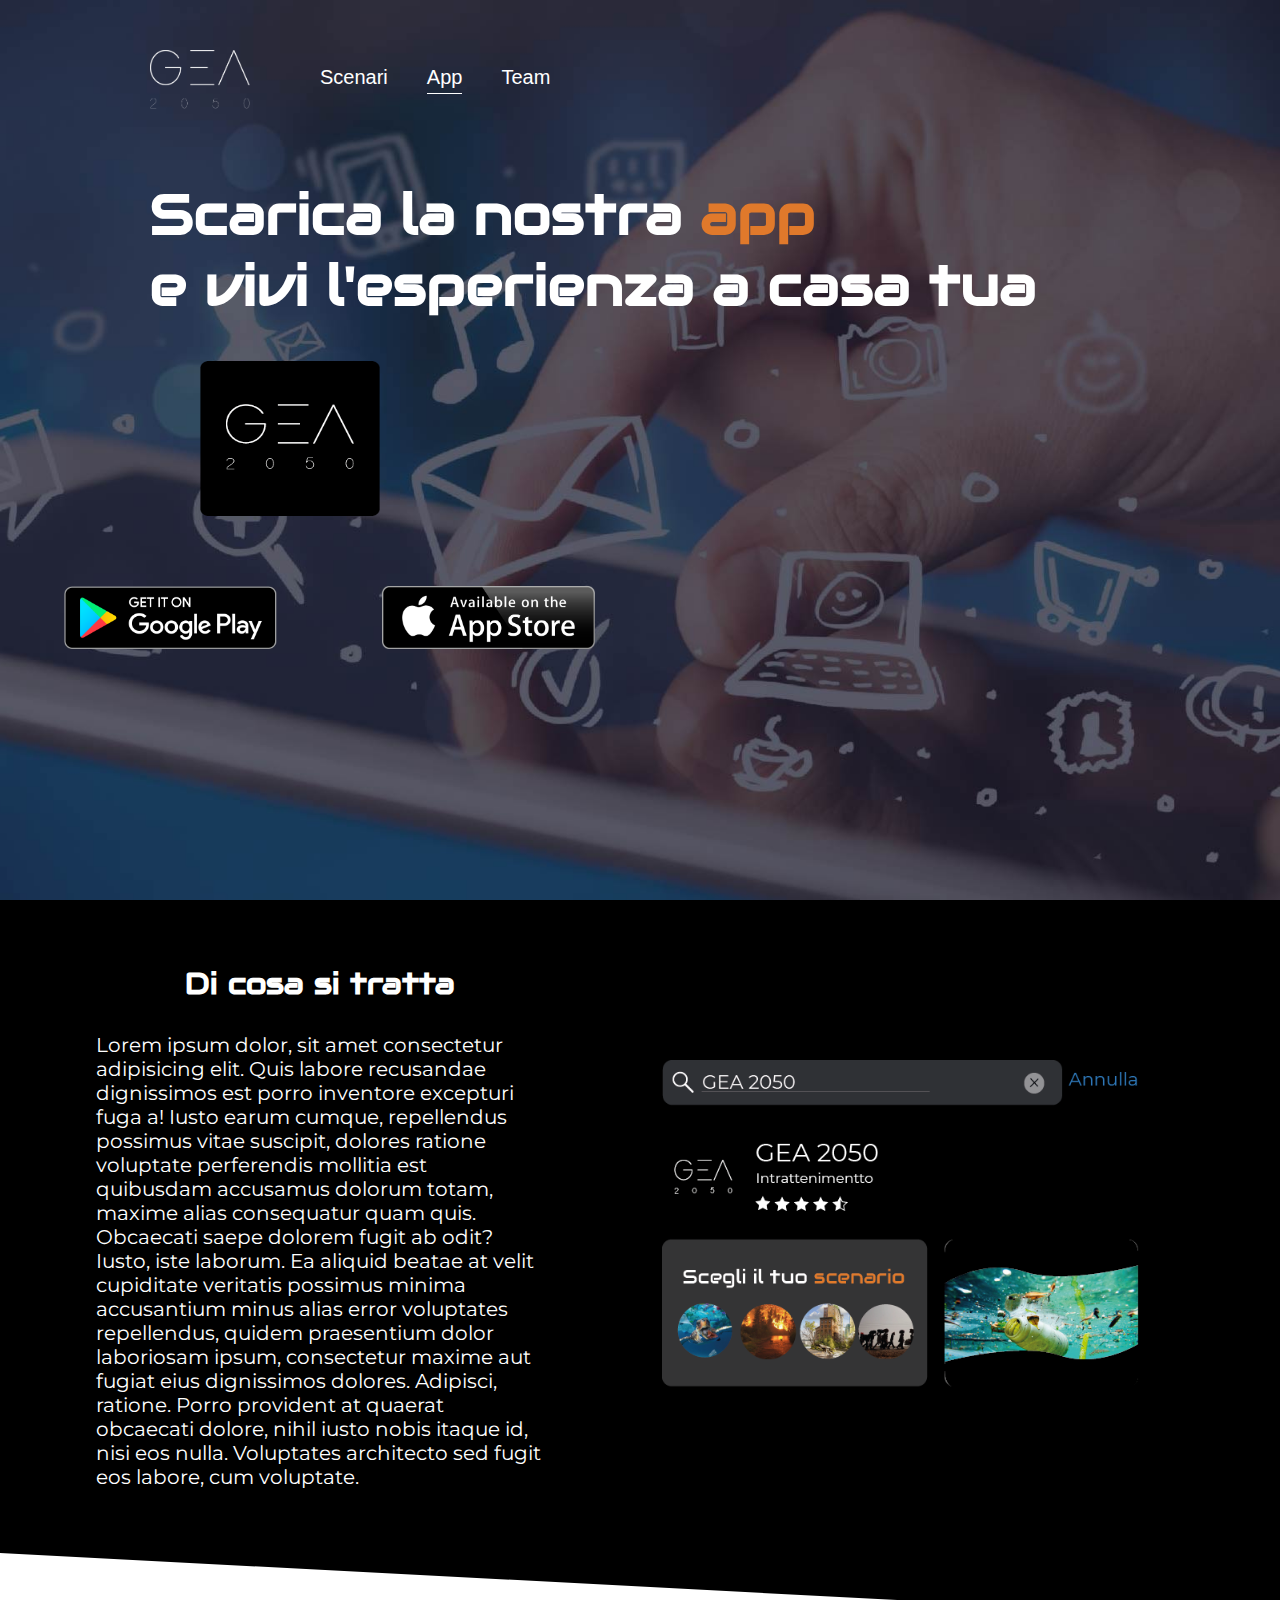
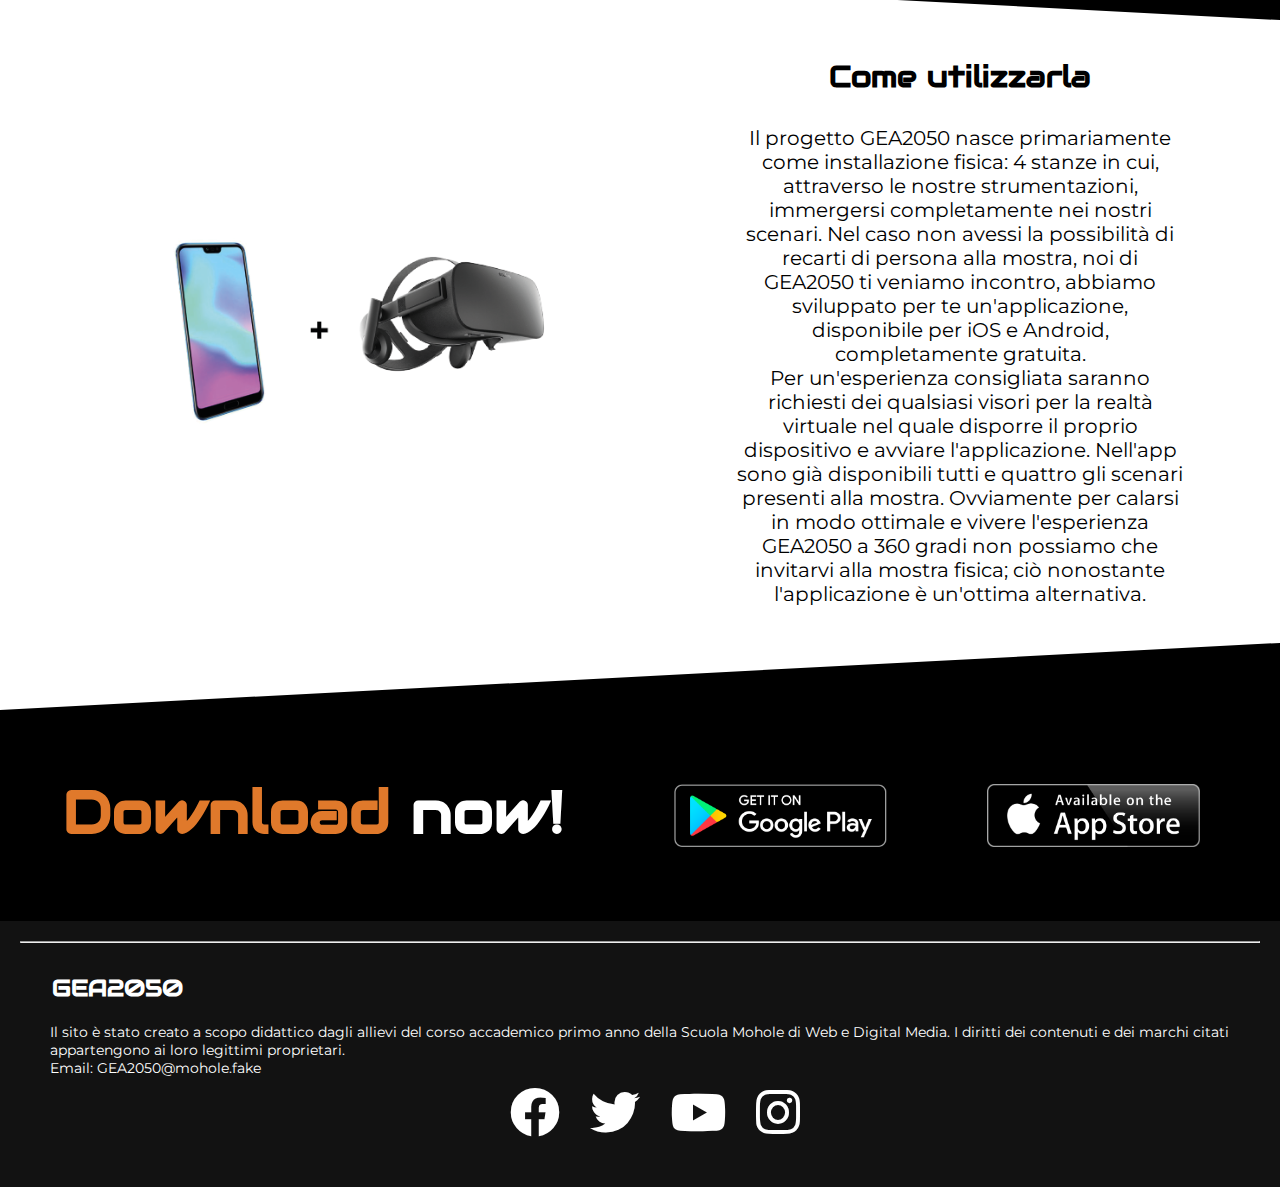
==== commit 7a5be050: "Aggiunto altri elementi 16-dicembre" ====
--- a/app.html
+++ b/app.html
@@ -7,6 +7,7 @@
     <link href="https://fonts.googleapis.com/css?family=Audiowide|Montserrat:100,300,400,600&display=swap" rel="stylesheet">
     <link rel="stylesheet" href="Fontawesome/css/all.min.css">
     <title>GEA 2050</title>
+    <link rel="icon" href="img/gea_icon.ico" type='image/x-icon'/>
     <link rel="stylesheet" href="style.css">
 </head>
 <body>
@@ -48,7 +49,7 @@
                     </article>
                     <article>
                         <div>
-                                <img src="img/app_store.png" alt="Immagine" >
+                            <img src="img/app_store.png" alt="Immagine" >
                         </div>
                     </article>
             </main>
@@ -60,7 +61,8 @@
 
                 <article class="paragrafo">
                         <h2>Come utilizzarla</h2>
-                        <p>Lorem ipsum dolor sit amet consectetur, adipisicing elit. Illo atque eveniet quia aspernatur, magnam voluptates repudiandae earum, aliquam, distinctio quo similique suscipit quas tempora quibusdam non natus consectetur reprehenderit? Possimus, quae rem fugit voluptatem culpa provident aliquid voluptates itaque odio nobis veritatis quasi vel iste cumque at nesciunt ex ipsa illum recusandae, quam optio? Aliquam at beatae fugiat debitis similique. Quas consectetur voluptatibus, nobis, aliquam culpa, totam officia laboriosam error namaga saepe beatae. Sunt, aspernatur. Reiciendis eaque veritatis vitae voluptates quasi tempora reprehenderit minima sit, accusamus ad nobis, delectus et ut nostrum sunt est alias debitis, architecto officia quisquam ducimus!</p>
+                        <p>Il progetto GEA2050 nasce primariamente come installazione fisica: 4 stanze in cui, attraverso le nostre strumentazioni, immergersi completamente nei nostri scenari. Nel caso non avessi la possibilità di recarti di persona alla mostra, noi di GEA2050 ti veniamo incontro, abbiamo sviluppato per te un'applicazione, disponibile per iOS e Android, completamente gratuita. <br>
+                            Per un'esperienza consigliata saranno richiesti dei qualsiasi visori per la realtà virtuale nel quale disporre il proprio dispositivo e avviare l'applicazione. Nell'app sono già disponibili tutti e quattro gli scenari presenti alla mostra. Ovviamente per calarsi in modo ottimale e vivere l'esperienza GEA2050 a 360 gradi non possiamo che invitarvi alla mostra fisica; ciò nonostante l'applicazione è un'ottima alternativa.</p>
                 </article>
             </section>
 
@@ -73,32 +75,32 @@
                             <img src="img/appstore.png" alt="App store" height="63" width="213">
                     </div>
             </section>
-                <div class="wide">
-                    <hr>
-                </div>
-        <footer>
-                <div>
-                    <h3 style="color:#fff;">Gea 2050</h3>
-                    <p>Il sito è stato creato a scopo didattico dagli allievi del corso accademico primo anno della Scuola Mohole di Web e Digital Media. I diritti dei contenuti e dei marchi citati appartengono ai loro legittimi proprietari.<br>
-                    Email: <a href="#">GEA2050@mohole.it</a></p>
-                </div>
-                <div>
-                    <div class="menu_social">
-                        <a href="#" title="facebook" target="_blank">
-                            <span class="fab fa-facebook"></span>
-                        </a>
-                        <a href="#" title="twitter" target="_blank">
-                            <span class="fab fa-twitter"></span>
-                        </a>
-                        <a href="#" title="youtube" target="_blank">
-                                <span class="fab fa-youtube"></span>
-                        </a>
-                        <a href="#" title="instagram" target="_blank">
-                            <span class="fab fa-instagram"></span>
-                        </a>
+            <div class="wide">
+                <hr>
+                <footer>
+                    <div>
+                        <h3>GEA2050</h3>
+                        <p>Il sito è stato creato a scopo didattico dagli allievi del corso accademico primo anno della Scuola Mohole di Web e Digital Media. I diritti dei contenuti e dei marchi citati appartengono ai loro legittimi proprietari.<br>
+                        Email: <a href="#">GEA2050@mohole.fake</a></p>
                     </div>
-                </div>
-        </footer>
+                    
+                        <div class="menu_social">
+                            <a href="#" title="facebook" target="_blank">
+                                <span class="fab fa-facebook"></span>
+                            </a>
+                            <a href="#" title="twitter" target="_blank">
+                                <span class="fab fa-twitter"></span>
+                            </a>
+                            <a href="#" title="youtube" target="_blank">
+                                    <span class="fab fa-youtube"></span>
+                            </a>
+                            <a href="#" title="instagram" target="_blank">
+                                <span class="fab fa-instagram"></span>
+                            </a>
+                        </div>
+                
+                </footer>           
+            </div>
 </div>
 </body>
     </html>--- a/style.css
+++ b/style.css
@@ -18,6 +18,7 @@
     font-size: 20px;
     font-family: 'Montserrat', sans-serif;
 }
+
 h1,
 h2,
 h3
@@ -35,7 +36,7 @@
 }
 
 #home h1 {
-    font-size: 2.7rem;
+    font-size: 270%;
     padding-top: 80px;
 }
 
@@ -239,6 +240,10 @@
     left: 0;
     transform-origin: top left;
     transform: skewY(3deg);
+}
+
+button a {
+    color: white;
 }
 
 article p {
@@ -349,7 +354,7 @@
 
 /* colore nero al footer */
 .wide{
-    background-color: #000;
+    background-color: #121212;
     padding: 20px;
 }
 
@@ -361,25 +366,34 @@
 }
 
 footer {
-    display: flex;
-    padding: 30px 20px 60px;
-    background-color: black;
+    padding: 30px 20px;
+    background-color: #121212;
 }
 
 .menu_social {
     display: flex;
-    width: 300px;
-    justify-content: space-around;
+    width: 100%;
+    justify-content: center;
     color: #fff;
 }
+
+.menu_social a {
+    padding-left: 30px;
+    overflow: hidden;
+} 
 
 .menu_social span {
     font-size: 50px;
+}
+
+.social {
+    display: block;
 }
 
 footer h3 {
     margin-bottom: 10px;
     padding-left: 12px;
+    color: #fff;
 }
 
 footer a {
@@ -416,18 +430,22 @@
     text-shadow: 1px 1px 10px black;
     display: block;
 }
+
 .banner1{
-    background-image: url(img/banner_home.jpg);
-}
+    background-image: url(img/banner_home-min.jpg);
+}
+
 .banner2{
-    background-image: url(img/banner_home3.jpg);
-}
+    background-image: url(img/banner_home3-min.jpg);
+}
+
 #banner h2{
     padding-top: 200px;
-    font-size: 3rem;
-}
+    font-size: 2.2rem;
+}
+
 #banner p{
-    font-size: 1.5rem;
+    font-size: 1.2rem;
     padding-top: 10PX;
 }
 @media(max-width:800px){
@@ -510,6 +528,14 @@
         display: none;
     }
 }
+
+@media (max-height: 600px) {
+    header {
+        height: fit-content;
+        padding-bottom: 60px;
+    }
+}
+
 
 @media(max-width:550px){
     #home h1{
@@ -518,6 +544,10 @@
         padding-top: 0px;
         line-height: 1.6;
     }
+    .menu_social a {
+        padding-left: 8px;
+        overflow: hidden;
+    } 
 
     #scenari .black article .contenitore-interno {
         width: 88%;
@@ -688,7 +718,7 @@
     width: inherit;
 }
 
-@media(max-width:400px) {
+@media(max-width:500px) {
     .fa-chevron-down {
         display: none;
     }
@@ -750,7 +780,7 @@
     
     #scenari header p {
         width: 90%;
-        font-size: 16px;
+        font-size: 18px;
     }
 
     #scenari header p {
@@ -1035,12 +1065,28 @@
         font-size: 2rem;
     }
 
+    .logo {
+        padding: 10px 10px;
+        width: 60px;
+        height: auto;
+        display: block;
+    }
+
+    header ul {
+        padding-right: 80px;
+    }
+
+    header ul li {
+        font-size: 22px;
+        font-weight: 600;
+    }
+
     #aggio h2{
         font-size:1.5rem;
         line-height:15px;
     }
     #aggio p{
-        font-size:0.8rem;
+        font-size:1 rem;
     }
     #aggio h4{
         font-size: 2rem;
